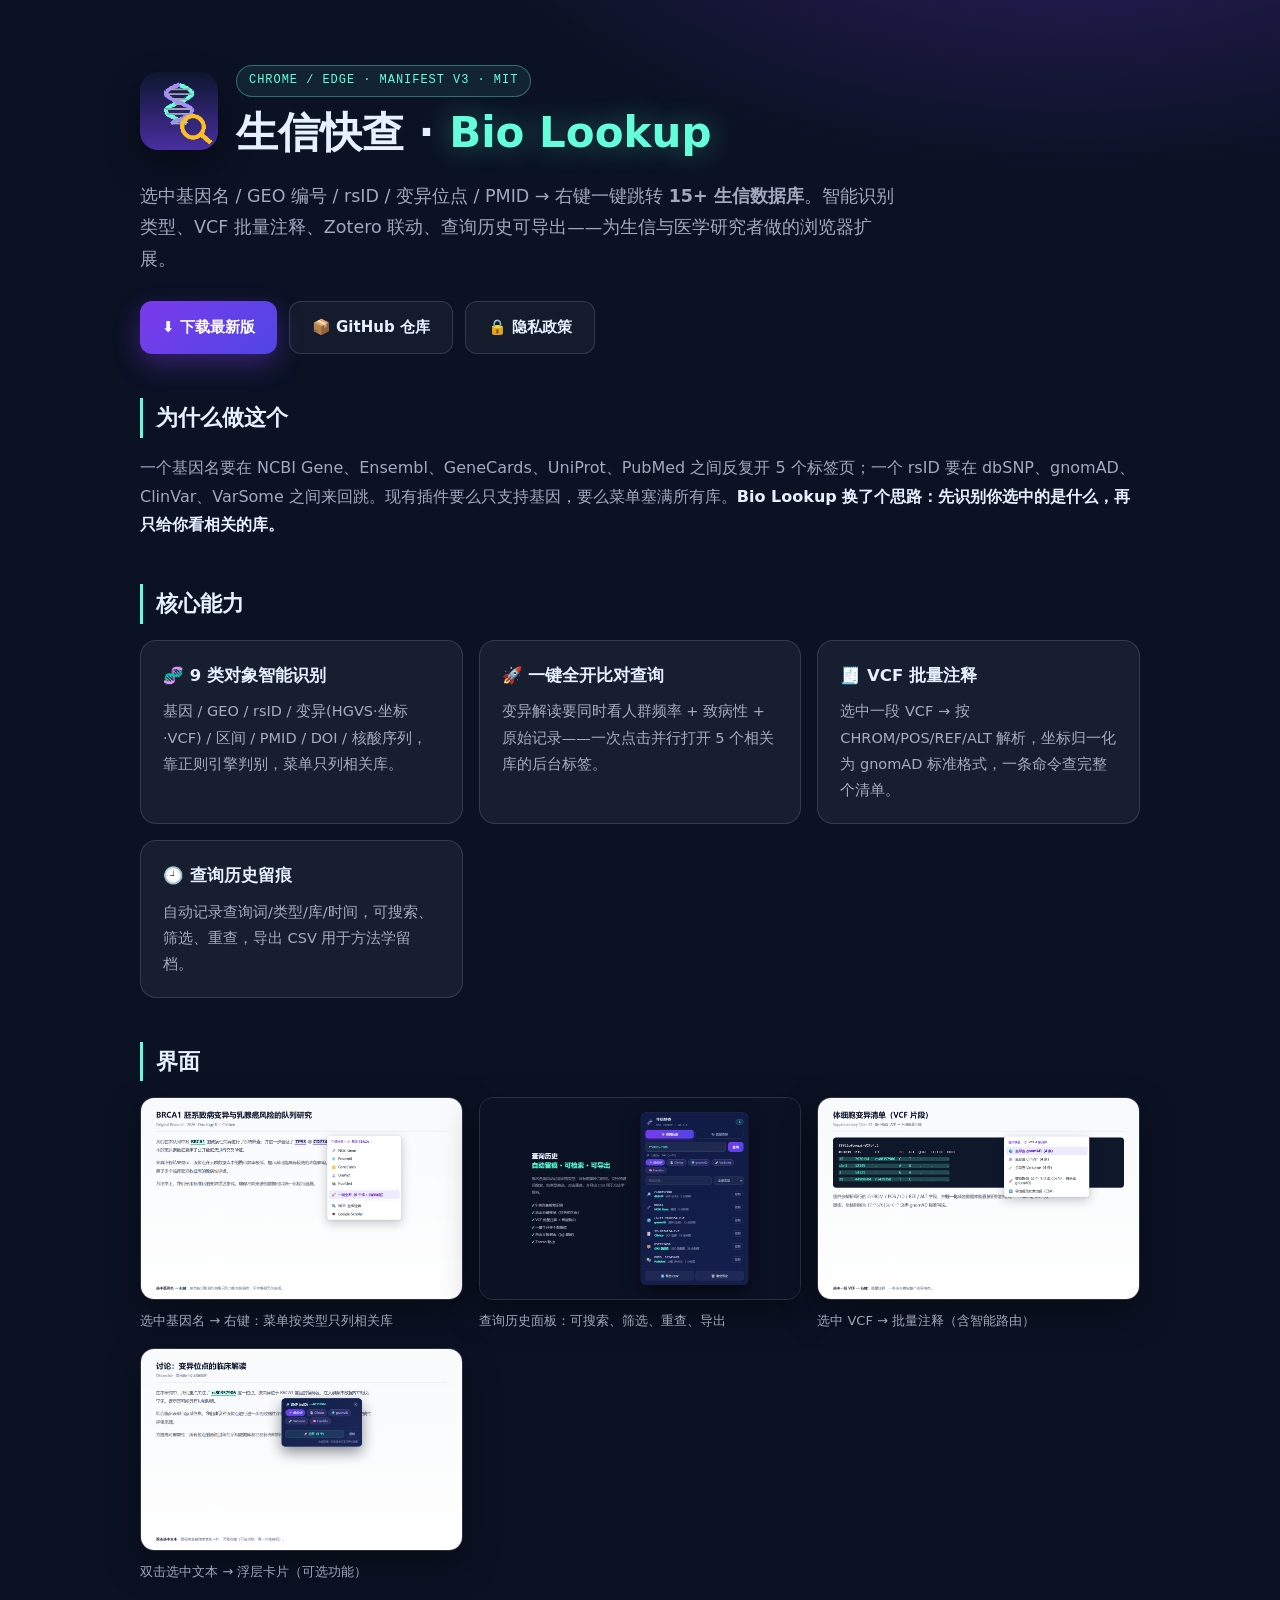
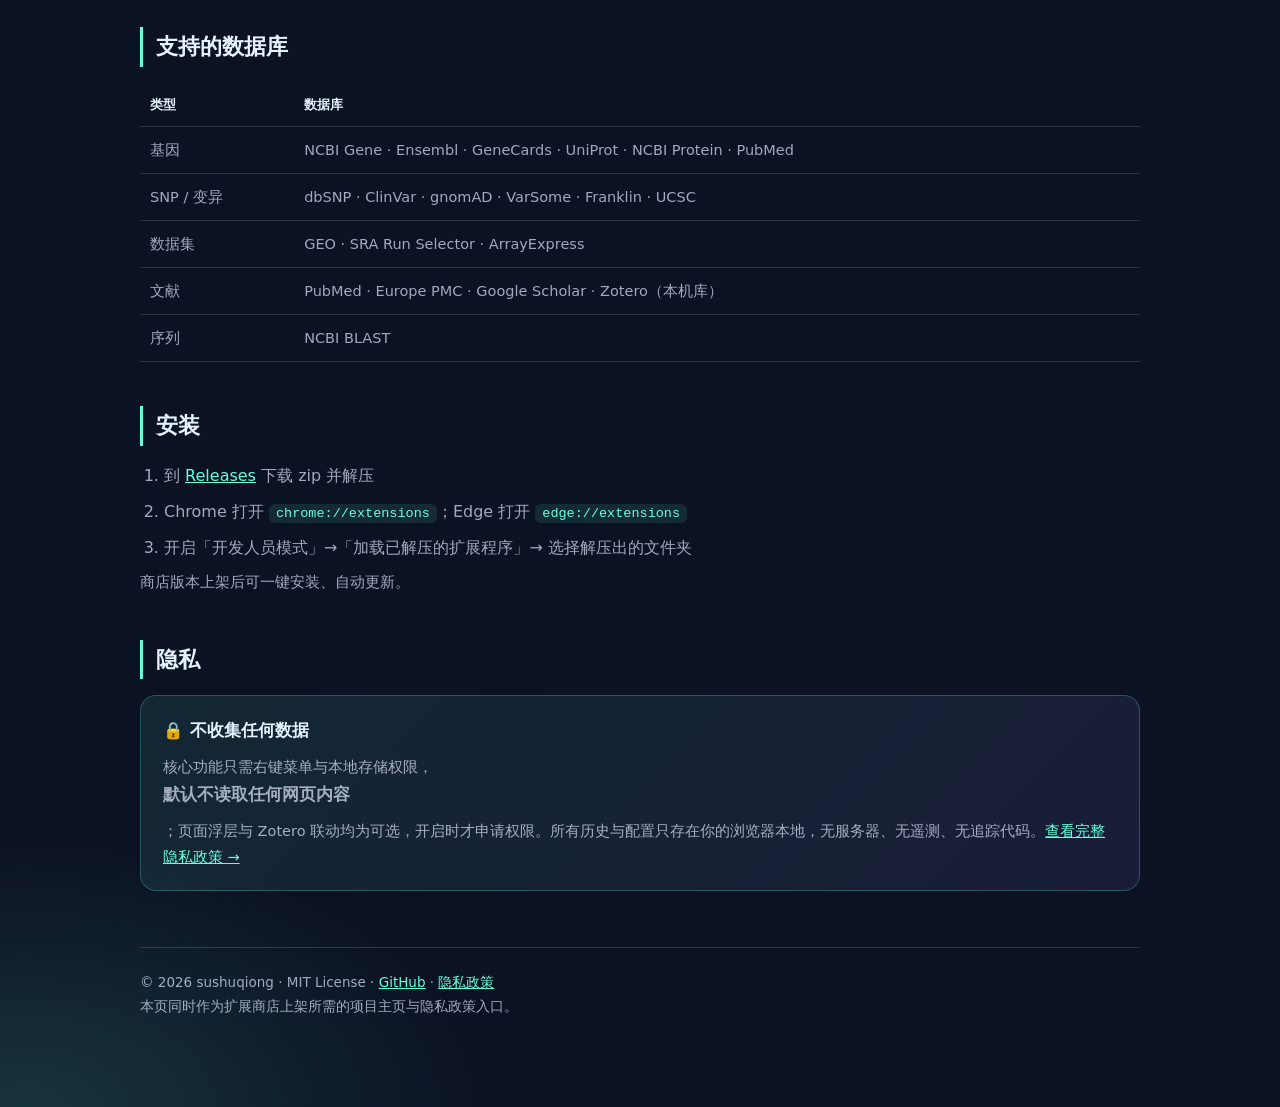
==== docs/index.html @ 1b82f848 "docs: 上架材料 - 项目落地页 + 隐私政策页 + 商店展示图 1. docs/index.html: 项目主页（特性/界面/安装/隐私，作为商店上架的官方网站） 2. docs/privacy" ====
<!DOCTYPE html>
<html lang="zh-CN">
<head>
<meta charset="UTF-8">
<meta name="viewport" content="width=device-width, initial-scale=1">
<title>生信快查 · Bio Lookup — 选中基因名，右键直达 15+ 生信数据库</title>
<meta name="description" content="Bio Lookup 浏览器扩展：选中基因名 / GEO 编号 / rsID / 变异位点 / PMID，右键一键跳转 NCBI、Ensembl、gnomAD、ClinVar 等 15+ 数据库；支持 VCF 批量注释、查询历史。Chrome / Edge 可用，开源免费。">
<style>
  :root{--bg:#0b1224;--card:rgba(255,255,255,.05);--border:rgba(230,241,255,.14);--text:#e6f1ff;--muted:rgba(226,232,255,.7);--teal:#64ffda;--violet:#a78bfa;--gold:#fbbf24}
  *{box-sizing:border-box;margin:0;padding:0}
  body{background:radial-gradient(1000px 520px at 84% -6%,rgba(124,58,237,.34),transparent 64%),radial-gradient(760px 440px at 2% 100%,rgba(100,255,218,.14),transparent 60%),var(--bg);color:var(--text);font-family:"PingFang SC","Microsoft YaHei",system-ui,sans-serif;line-height:1.8;font-size:16px;padding:64px 22px 90px}
  .wrap{max-width:1000px;margin:0 auto}
  .top{display:flex;align-items:center;gap:18px;margin-bottom:22px}
  .top img{width:78px;height:78px;border-radius:18px;box-shadow:0 14px 34px rgba(0,0,0,.45)}
  .badge{display:inline-block;font-family:ui-monospace,Consolas,monospace;font-size:12px;letter-spacing:.08em;color:var(--teal);border:1px solid rgba(100,255,218,.35);background:rgba(100,255,218,.08);padding:4px 12px;border-radius:999px;margin-bottom:10px}
  h1{font-size:clamp(28px,4.4vw,42px);line-height:1.24;font-weight:800}
  h1 .hl{color:var(--teal);text-shadow:0 0 30px rgba(100,255,218,.35)}
  .lead{color:var(--muted);font-size:17.5px;max-width:760px;margin:16px 0 26px}
  .btns{display:flex;gap:12px;flex-wrap:wrap;margin-bottom:40px}
  a.btn{display:inline-flex;align-items:center;gap:8px;padding:12px 22px;border-radius:12px;text-decoration:none;font-weight:700;font-size:15px;transition:all .2s ease}
  a.primary{background:linear-gradient(135deg,#7c3aed,#4f46e5);color:#fff;box-shadow:0 10px 26px rgba(124,58,237,.36)}
  a.primary:hover{transform:translateY(-2px);box-shadow:0 14px 32px rgba(124,58,237,.5)}
  a.ghost{border:1px solid var(--border);color:var(--text);background:rgba(255,255,255,.04)}
  a.ghost:hover{background:rgba(255,255,255,.09)}
  h2{font-size:22px;margin:44px 0 16px;padding-left:13px;border-left:3px solid var(--teal)}
  .grid{display:grid;grid-template-columns:repeat(auto-fit,minmax(280px,1fr));gap:16px}
  .card{background:var(--card);border:1px solid var(--border);border-radius:16px;padding:20px 22px}
  .card b{display:block;font-size:16.5px;margin-bottom:8px}
  .card p{color:var(--muted);font-size:14.5px}
  .shots{display:grid;grid-template-columns:repeat(auto-fit,minmax(320px,1fr));gap:16px;margin-top:8px}
  .shots img{width:100%;border-radius:14px;border:1px solid var(--border);box-shadow:0 14px 36px rgba(0,0,0,.4);display:block}
  .shots figcaption{font-size:13px;color:var(--muted);margin-top:9px}
  table{width:100%;border-collapse:collapse;margin-top:12px;font-size:14.5px}
  th,td{text-align:left;padding:10px;border-bottom:1px solid var(--border)}
  th{color:var(--text);font-size:13px}
  td{color:var(--muted)}
  code{font-family:ui-monospace,Consolas,monospace;font-size:13.5px;color:var(--teal);background:rgba(100,255,218,.1);padding:2px 7px;border-radius:6px}
  ol,ul{padding-left:24px;color:var(--muted)}
  li{margin:7px 0}
  .privacy{background:linear-gradient(135deg,rgba(100,255,218,.09),rgba(167,139,250,.09));border:1px solid rgba(100,255,218,.24)}
  footer{margin-top:56px;padding-top:22px;border-top:1px solid var(--border);font-size:13.5px;color:var(--muted)}
  a{color:var(--teal)}
</style>
</head>
<body>
<div class="wrap">
  <div class="top">
    <img src="icons/icon128.png" alt="生信快查图标">
    <div>
      <span class="badge">CHROME / EDGE · MANIFEST V3 · MIT</span>
      <h1>生信快查 · <span class="hl">Bio Lookup</span></h1>
    </div>
  </div>
  <p class="lead">选中基因名 / GEO 编号 / rsID / 变异位点 / PMID → 右键一键跳转 <b>15+ 生信数据库</b>。智能识别类型、VCF 批量注释、Zotero 联动、查询历史可导出——为生信与医学研究者做的浏览器扩展。</p>
  <div class="btns">
    <a class="btn primary" href="https://github.com/sushuqiong/bio-lookup-extension/releases/latest">⬇️ 下载最新版</a>
    <a class="btn ghost" href="https://github.com/sushuqiong/bio-lookup-extension">📦 GitHub 仓库</a>
    <a class="btn ghost" href="privacy.html">🔒 隐私政策</a>
  </div>

  <h2>为什么做这个</h2>
  <p style="color:var(--muted)">一个基因名要在 NCBI Gene、Ensembl、GeneCards、UniProt、PubMed 之间反复开 5 个标签页；一个 rsID 要在 dbSNP、gnomAD、ClinVar、VarSome 之间来回跳。现有插件要么只支持基因，要么菜单塞满所有库。<b style="color:var(--text)">Bio Lookup 换了个思路：先识别你选中的是什么，再只给你看相关的库。</b></p>

  <h2>核心能力</h2>
  <div class="grid">
    <div class="card"><b>🧬 9 类对象智能识别</b><p>基因 / GEO / rsID / 变异(HGVS·坐标·VCF) / 区间 / PMID / DOI / 核酸序列，靠正则引擎判别，菜单只列相关库。</p></div>
    <div class="card"><b>🚀 一键全开比对查询</b><p>变异解读要同时看人群频率 + 致病性 + 原始记录——一次点击并行打开 5 个相关库的后台标签。</p></div>
    <div class="card"><b>🧾 VCF 批量注释</b><p>选中一段 VCF → 按 CHROM/POS/REF/ALT 解析，坐标归一化为 gnomAD 标准格式，一条命令查完整个清单。</p></div>
    <div class="card"><b>🕘 查询历史留痕</b><p>自动记录查询词/类型/库/时间，可搜索、筛选、重查，导出 CSV 用于方法学留档。</p></div>
  </div>

  <h2>界面</h2>
  <div class="shots">
    <figure><img src="store/shot1-context-menu.png" alt="右键菜单"><figcaption>选中基因名 → 右键：菜单按类型只列相关库</figcaption></figure>
    <figure><img src="store/shot2-history.png" alt="历史面板"><figcaption>查询历史面板：可搜索、筛选、重查、导出</figcaption></figure>
    <figure><img src="store/shot3-vcf.png" alt="VCF 批量"><figcaption>选中 VCF → 批量注释（含智能路由）</figcaption></figure>
    <figure><img src="store/shot4-float.png" alt="页面浮层"><figcaption>双击选中文本 → 浮层卡片（可选功能）</figcaption></figure>
  </div>

  <h2>支持的数据库</h2>
  <table>
    <tr><th>类型</th><th>数据库</th></tr>
    <tr><td>基因</td><td>NCBI Gene · Ensembl · GeneCards · UniProt · NCBI Protein · PubMed</td></tr>
    <tr><td>SNP / 变异</td><td>dbSNP · ClinVar · gnomAD · VarSome · Franklin · UCSC</td></tr>
    <tr><td>数据集</td><td>GEO · SRA Run Selector · ArrayExpress</td></tr>
    <tr><td>文献</td><td>PubMed · Europe PMC · Google Scholar · Zotero（本机库）</td></tr>
    <tr><td>序列</td><td>NCBI BLAST</td></tr>
  </table>

  <h2>安装</h2>
  <ol>
    <li>到 <a href="https://github.com/sushuqiong/bio-lookup-extension/releases/latest">Releases</a> 下载 zip 并解压</li>
    <li>Chrome 打开 <code>chrome://extensions</code>；Edge 打开 <code>edge://extensions</code></li>
    <li>开启「开发人员模式」→「加载已解压的扩展程序」→ 选择解压出的文件夹</li>
  </ol>
  <p style="color:var(--muted);font-size:14.5px">商店版本上架后可一键安装、自动更新。</p>

  <h2>隐私</h2>
  <div class="card privacy">
    <b>🔒 不收集任何数据</b>
    <p>核心功能只需右键菜单与本地存储权限，<b>默认不读取任何网页内容</b>；页面浮层与 Zotero 联动均为可选，开启时才申请权限。所有历史与配置只存在你的浏览器本地，无服务器、无遥测、无追踪代码。<a href="privacy.html">查看完整隐私政策 →</a></p>
  </div>

  <footer>
    © 2026 sushuqiong · MIT License · <a href="https://github.com/sushuqiong/bio-lookup-extension">GitHub</a> · <a href="privacy.html">隐私政策</a><br>
    本页同时作为扩展商店上架所需的项目主页与隐私政策入口。
  </footer>
</div>
</body>
</html>
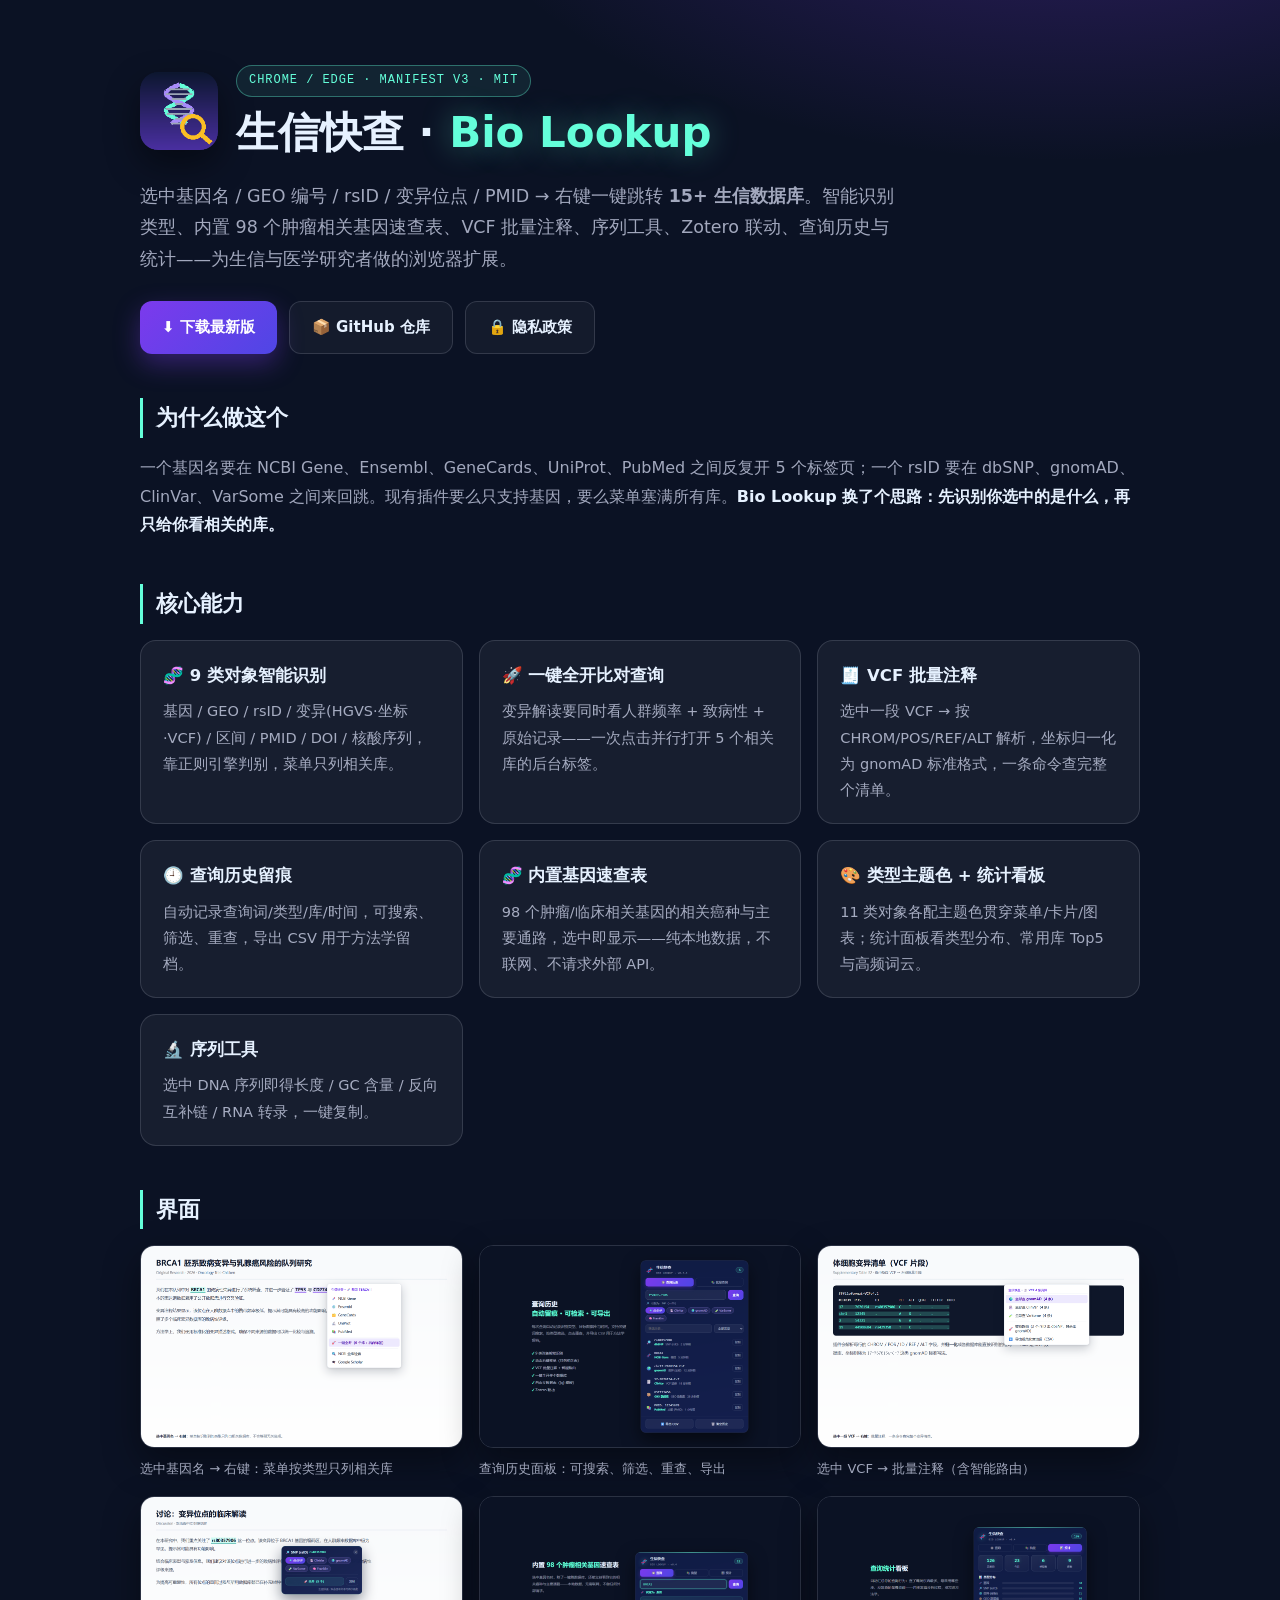
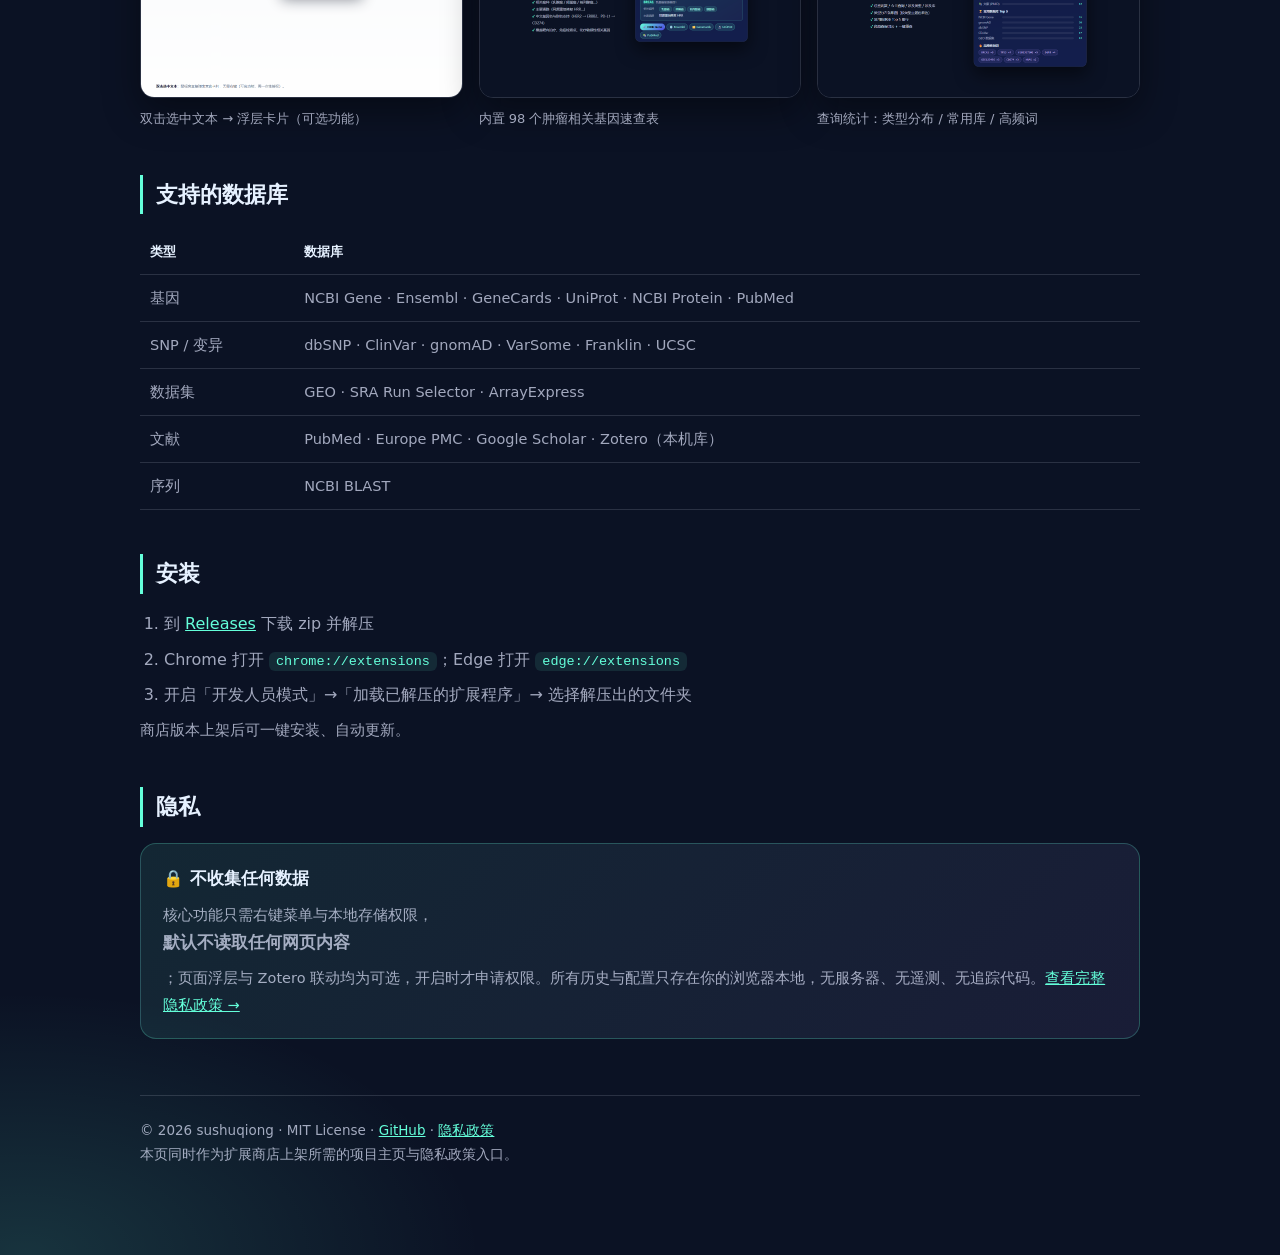
==== commit 8debbf62: "docs: v0.4.0 上架材料更新（6 张截图 + 落地页 + 文案） - 落地页新增 v0.4 特性卡（基因速查表 / 主题色统计 / 序列工具）与 2 张新截图 - STORE-LISTING" ====
--- a/docs/index.html
+++ b/docs/index.html
@@ -51,7 +51,7 @@
       <h1>生信快查 · <span class="hl">Bio Lookup</span></h1>
     </div>
   </div>
-  <p class="lead">选中基因名 / GEO 编号 / rsID / 变异位点 / PMID → 右键一键跳转 <b>15+ 生信数据库</b>。智能识别类型、VCF 批量注释、Zotero 联动、查询历史可导出——为生信与医学研究者做的浏览器扩展。</p>
+  <p class="lead">选中基因名 / GEO 编号 / rsID / 变异位点 / PMID → 右键一键跳转 <b>15+ 生信数据库</b>。智能识别类型、内置 98 个肿瘤相关基因速查表、VCF 批量注释、序列工具、Zotero 联动、查询历史与统计——为生信与医学研究者做的浏览器扩展。</p>
   <div class="btns">
     <a class="btn primary" href="https://github.com/sushuqiong/bio-lookup-extension/releases/latest">⬇️ 下载最新版</a>
     <a class="btn ghost" href="https://github.com/sushuqiong/bio-lookup-extension">📦 GitHub 仓库</a>
@@ -67,6 +67,9 @@
     <div class="card"><b>🚀 一键全开比对查询</b><p>变异解读要同时看人群频率 + 致病性 + 原始记录——一次点击并行打开 5 个相关库的后台标签。</p></div>
     <div class="card"><b>🧾 VCF 批量注释</b><p>选中一段 VCF → 按 CHROM/POS/REF/ALT 解析，坐标归一化为 gnomAD 标准格式，一条命令查完整个清单。</p></div>
     <div class="card"><b>🕘 查询历史留痕</b><p>自动记录查询词/类型/库/时间，可搜索、筛选、重查，导出 CSV 用于方法学留档。</p></div>
+    <div class="card"><b>🧬 内置基因速查表</b><p>98 个肿瘤/临床相关基因的相关癌种与主要通路，选中即显示——纯本地数据，不联网、不请求外部 API。</p></div>
+    <div class="card"><b>🎨 类型主题色 + 统计看板</b><p>11 类对象各配主题色贯穿菜单/卡片/图表；统计面板看类型分布、常用库 Top5 与高频词云。</p></div>
+    <div class="card"><b>🔬 序列工具</b><p>选中 DNA 序列即得长度 / GC 含量 / 反向互补链 / RNA 转录，一键复制。</p></div>
   </div>
 
   <h2>界面</h2>
@@ -75,6 +78,8 @@
     <figure><img src="store/shot2-history.png" alt="历史面板"><figcaption>查询历史面板：可搜索、筛选、重查、导出</figcaption></figure>
     <figure><img src="store/shot3-vcf.png" alt="VCF 批量"><figcaption>选中 VCF → 批量注释（含智能路由）</figcaption></figure>
     <figure><img src="store/shot4-float.png" alt="页面浮层"><figcaption>双击选中文本 → 浮层卡片（可选功能）</figcaption></figure>
+    <figure><img src="store/shot5-gene-card.png" alt="基因速查表"><figcaption>内置 98 个肿瘤相关基因速查表</figcaption></figure>
+    <figure><img src="store/shot6-stats.png" alt="统计看板"><figcaption>查询统计：类型分布 / 常用库 / 高频词</figcaption></figure>
   </div>
 
   <h2>支持的数据库</h2>
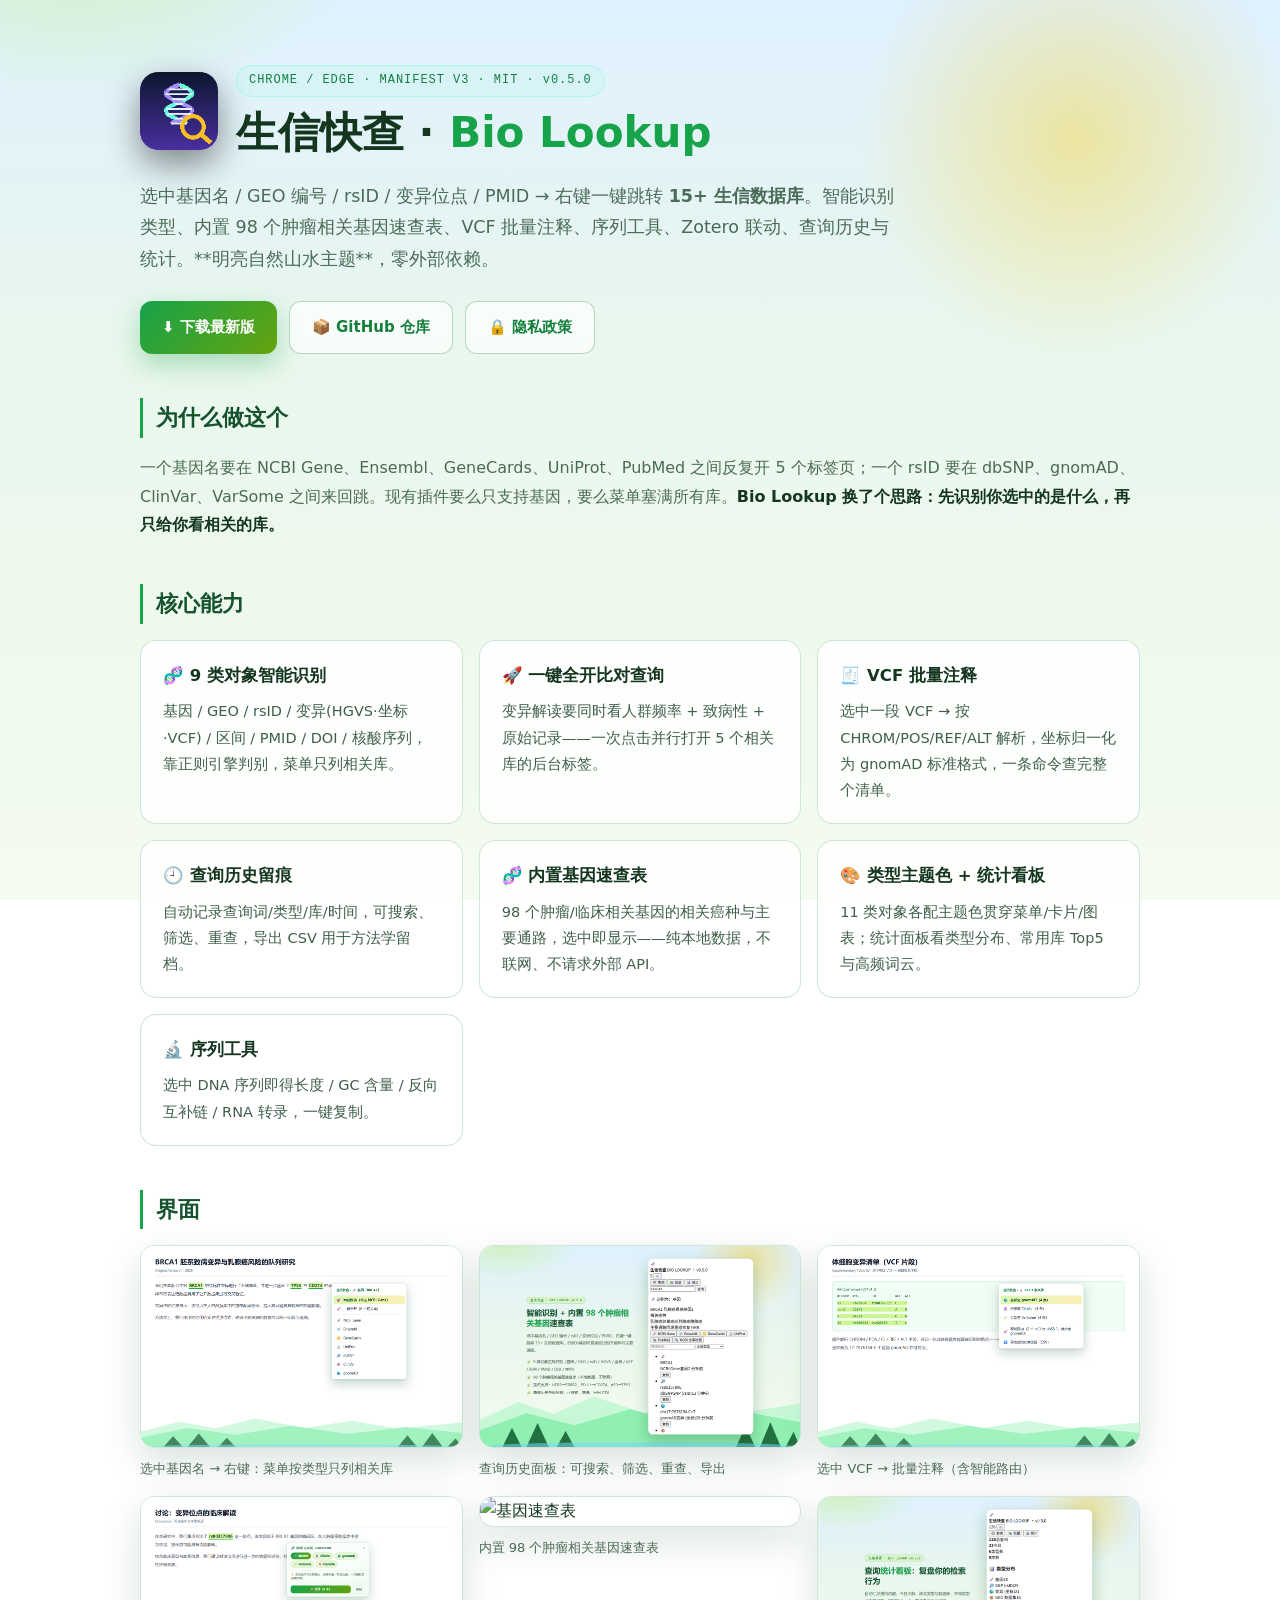
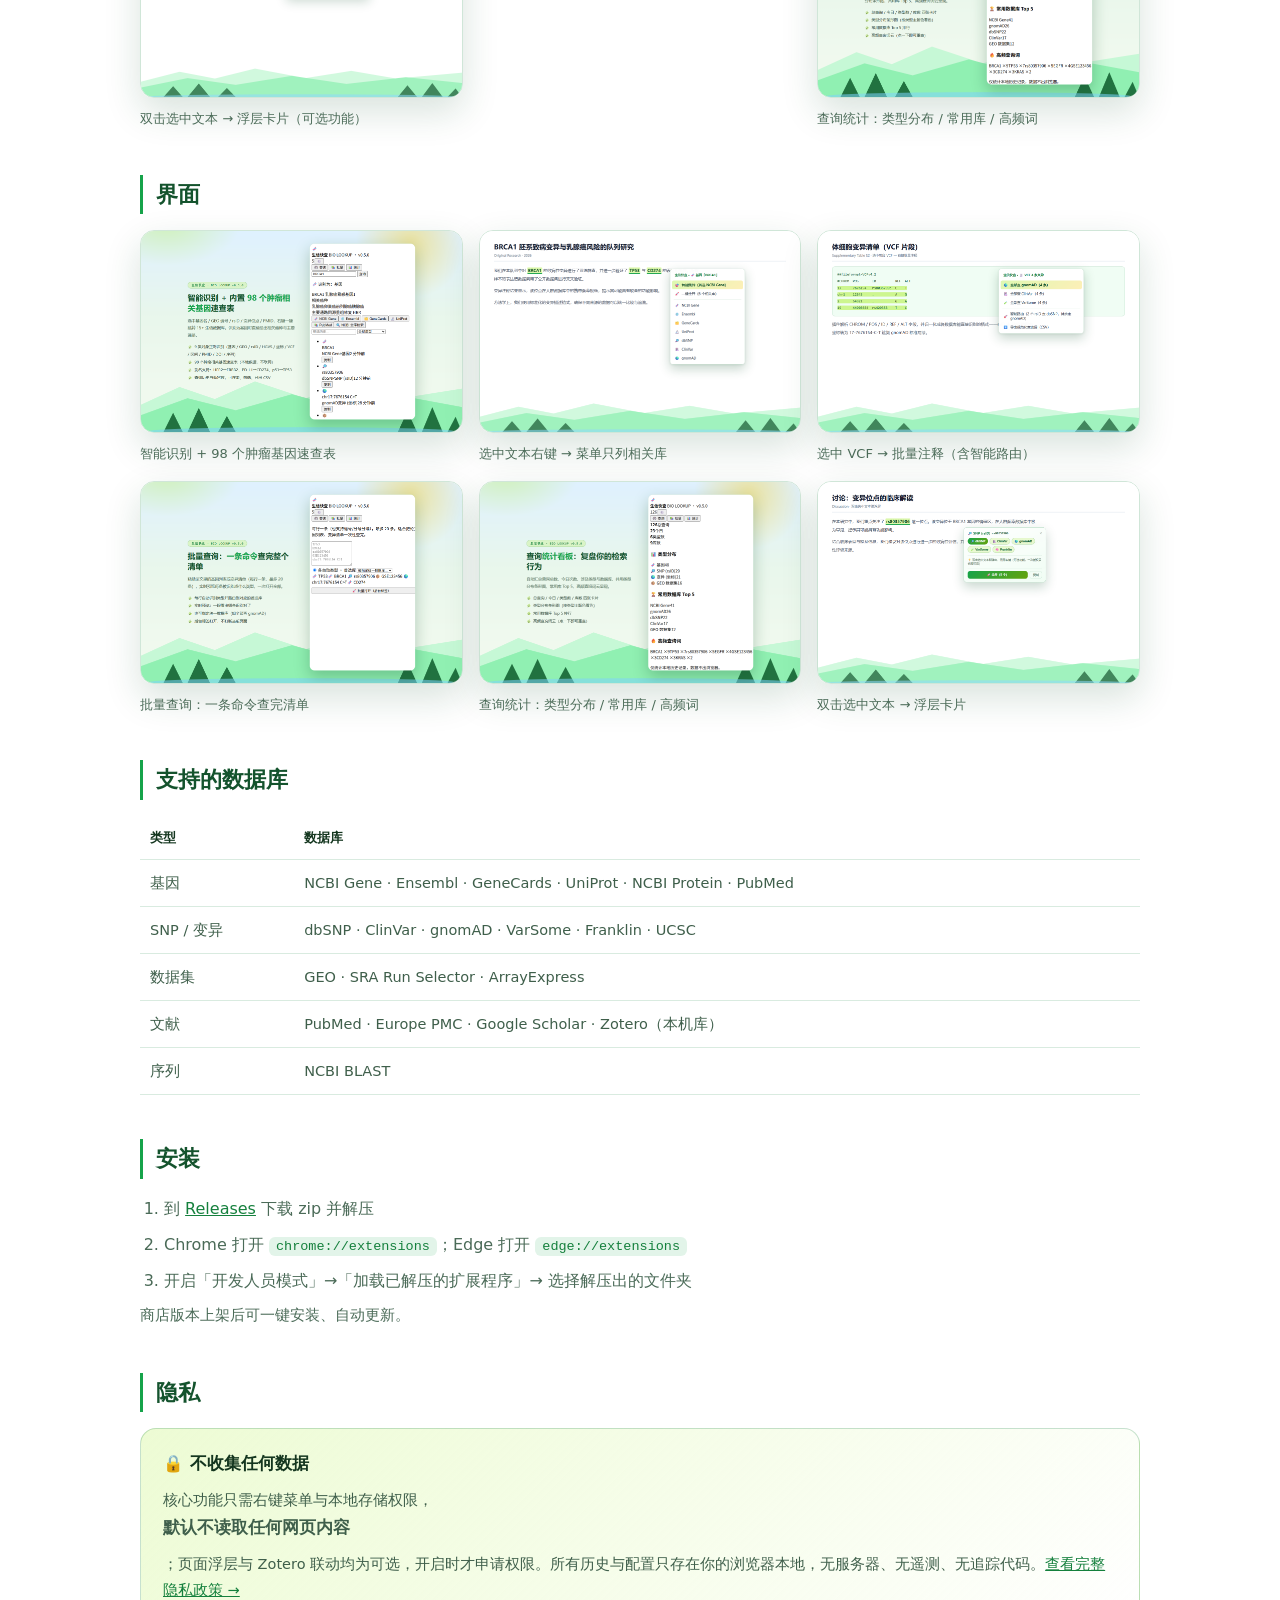
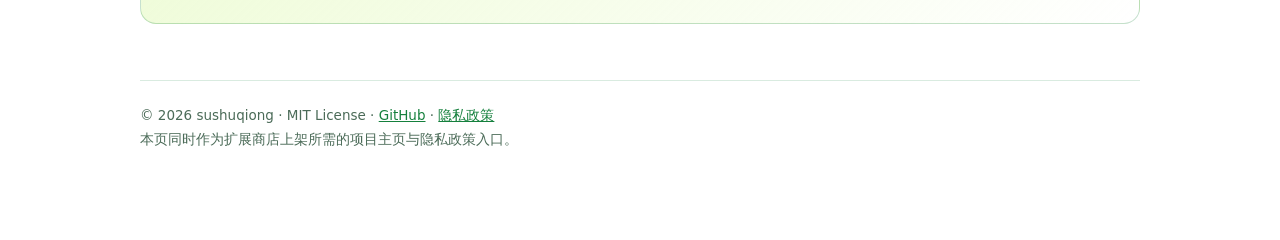
==== commit 6d918157: "docs: v0.5.0 仓库完善（自然山水主题素材 + 隐私清理 + 文档更新） 【隐私清理】 - build.py 去掉本地绝对路径（改用 os.path.dirname） - 移除 MANUAL" ====
--- a/docs/index.html
+++ b/docs/index.html
@@ -40,6 +40,26 @@
   .privacy{background:linear-gradient(135deg,rgba(100,255,218,.09),rgba(167,139,250,.09));border:1px solid rgba(100,255,218,.24)}
   footer{margin-top:56px;padding-top:22px;border-top:1px solid var(--border);font-size:13.5px;color:var(--muted)}
   a{color:var(--teal)}
+
+  :root{--bg:#f4fbf0;--card:rgba(255,255,255,.88);--border:rgba(21,128,61,.2);--text:#14361f;--muted:#4b6b58;--teal:#15803d;--violet:#65a30d;--gold:#ca8a04}
+  body{background:
+    radial-gradient(320px 320px at 84% 4%, rgba(250,204,21,.38), transparent 68%),
+    radial-gradient(420px 240px at 6% -2%, rgba(190,242,100,.42), transparent 70%),
+    linear-gradient(180deg,#dff1ff 0%,#e9f7ec 40%,#f4fbf0 100%) no-repeat fixed !important;
+    color:#14361f}
+  h1 .hl{color:#16a34a;text-shadow:none}
+  a.btn.primary{background:linear-gradient(135deg,#16a34a,#65a30d);box-shadow:0 10px 26px rgba(22,163,74,.32)}
+  a.btn.ghost{border-color:rgba(21,128,61,.3);color:#15803d;background:rgba(255,255,255,.7)}
+  h2{color:#14532d;border-left-color:#16a34a}
+  .card{background:rgba(255,255,255,.85);border-color:rgba(21,128,61,.2)}
+  .card p{color:#3f5f4b}
+  th,td{border-bottom-color:rgba(21,128,61,.16)}
+  td{color:#3f5f4b}
+  code{color:#15803d;background:rgba(22,163,74,.12)}
+  .privacy{background:linear-gradient(135deg,rgba(190,242,100,.28),rgba(255,255,255,.8));border-color:rgba(21,128,61,.24)}
+  a{color:#15803d}
+  .shots img{border-color:rgba(21,128,61,.2);box-shadow:0 14px 36px rgba(20,83,45,.16)}
+  footer{border-top-color:rgba(21,128,61,.16);color:#4b6b58}
 </style>
 </head>
 <body>
@@ -47,11 +67,11 @@
   <div class="top">
     <img src="icons/icon128.png" alt="生信快查图标">
     <div>
-      <span class="badge">CHROME / EDGE · MANIFEST V3 · MIT</span>
+      <span class="badge">CHROME / EDGE · MANIFEST V3 · MIT · v0.5.0</span>
       <h1>生信快查 · <span class="hl">Bio Lookup</span></h1>
     </div>
   </div>
-  <p class="lead">选中基因名 / GEO 编号 / rsID / 变异位点 / PMID → 右键一键跳转 <b>15+ 生信数据库</b>。智能识别类型、内置 98 个肿瘤相关基因速查表、VCF 批量注释、序列工具、Zotero 联动、查询历史与统计——为生信与医学研究者做的浏览器扩展。</p>
+  <p class="lead">选中基因名 / GEO 编号 / rsID / 变异位点 / PMID → 右键一键跳转 <b>15+ 生信数据库</b>。智能识别类型、内置 98 个肿瘤相关基因速查表、VCF 批量注释、序列工具、Zotero 联动、查询历史与统计。**明亮自然山水主题**，零外部依赖。</p>
   <div class="btns">
     <a class="btn primary" href="https://github.com/sushuqiong/bio-lookup-extension/releases/latest">⬇️ 下载最新版</a>
     <a class="btn ghost" href="https://github.com/sushuqiong/bio-lookup-extension">📦 GitHub 仓库</a>
@@ -80,6 +100,16 @@
     <figure><img src="store/shot4-float.png" alt="页面浮层"><figcaption>双击选中文本 → 浮层卡片（可选功能）</figcaption></figure>
     <figure><img src="store/shot5-gene-card.png" alt="基因速查表"><figcaption>内置 98 个肿瘤相关基因速查表</figcaption></figure>
     <figure><img src="store/shot6-stats.png" alt="统计看板"><figcaption>查询统计：类型分布 / 常用库 / 高频词</figcaption></figure>
+  </div>
+
+  <h2>界面</h2>
+  <div class="shots">
+    <figure><img src="store/shot2-history.png" alt="查询面板"><figcaption>智能识别 + 98 个肿瘤基因速查表</figcaption></figure>
+    <figure><img src="store/shot1-context-menu.png" alt="右键菜单"><figcaption>选中文本右键 → 菜单只列相关库</figcaption></figure>
+    <figure><img src="store/shot3-vcf.png" alt="VCF 批量"><figcaption>选中 VCF → 批量注释（含智能路由）</figcaption></figure>
+    <figure><img src="store/shot5-batch.png" alt="批量查询"><figcaption>批量查询：一条命令查完清单</figcaption></figure>
+    <figure><img src="store/shot6-stats.png" alt="统计看板"><figcaption>查询统计：类型分布 / 常用库 / 高频词</figcaption></figure>
+    <figure><img src="store/shot4-float.png" alt="页面浮层"><figcaption>双击选中文本 → 浮层卡片</figcaption></figure>
   </div>
 
   <h2>支持的数据库</h2>
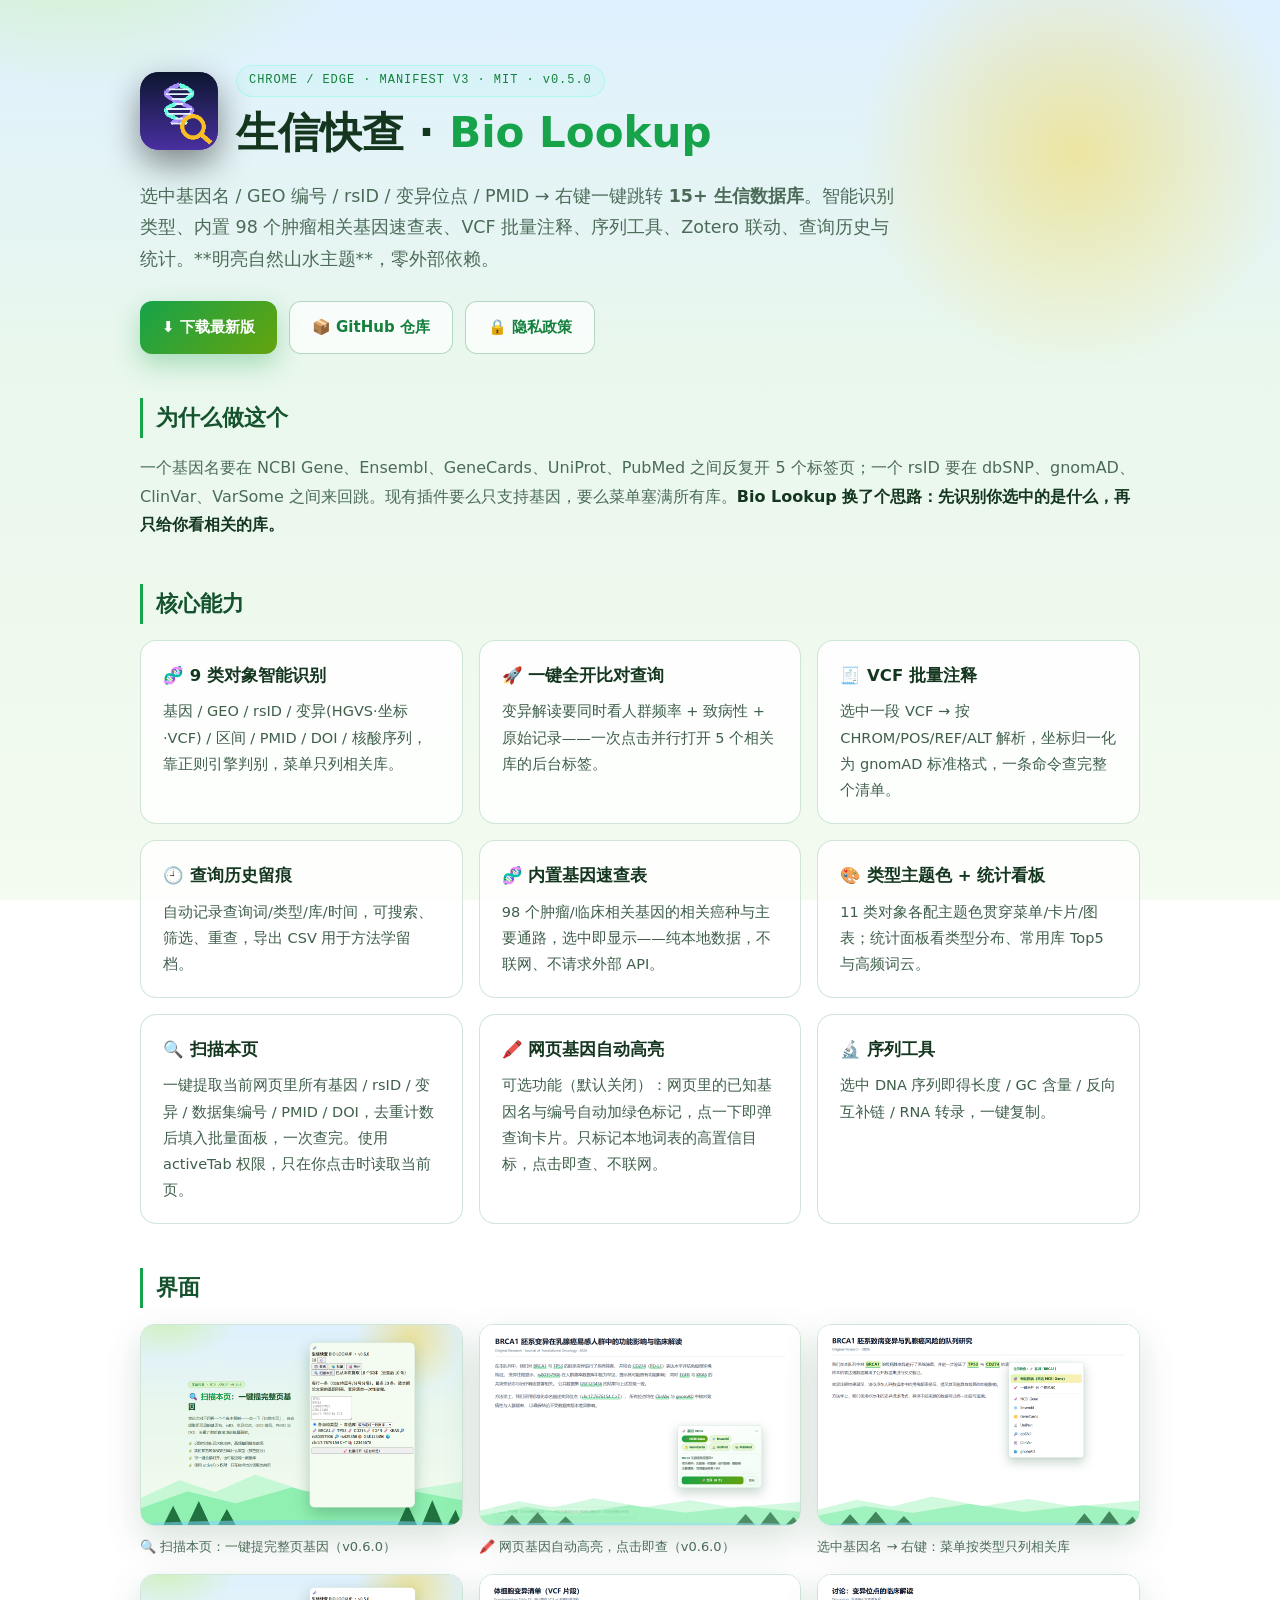
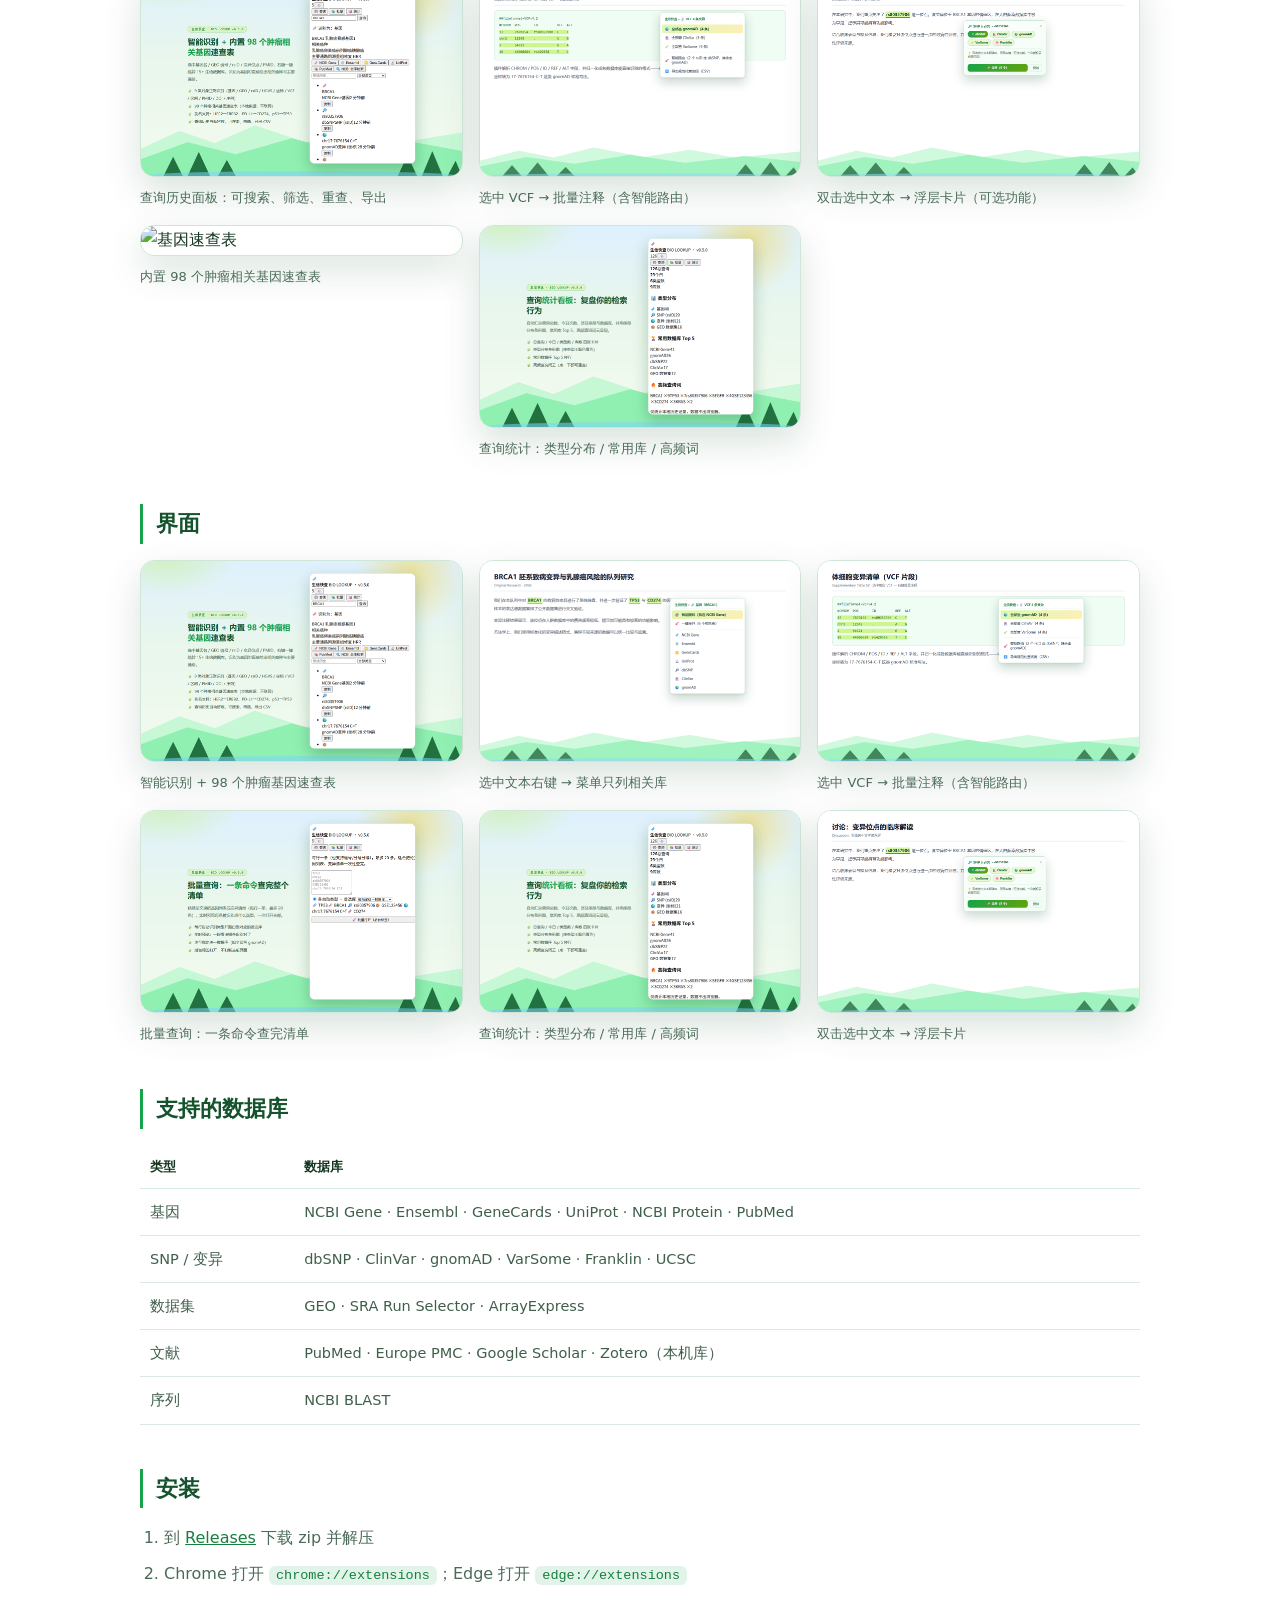
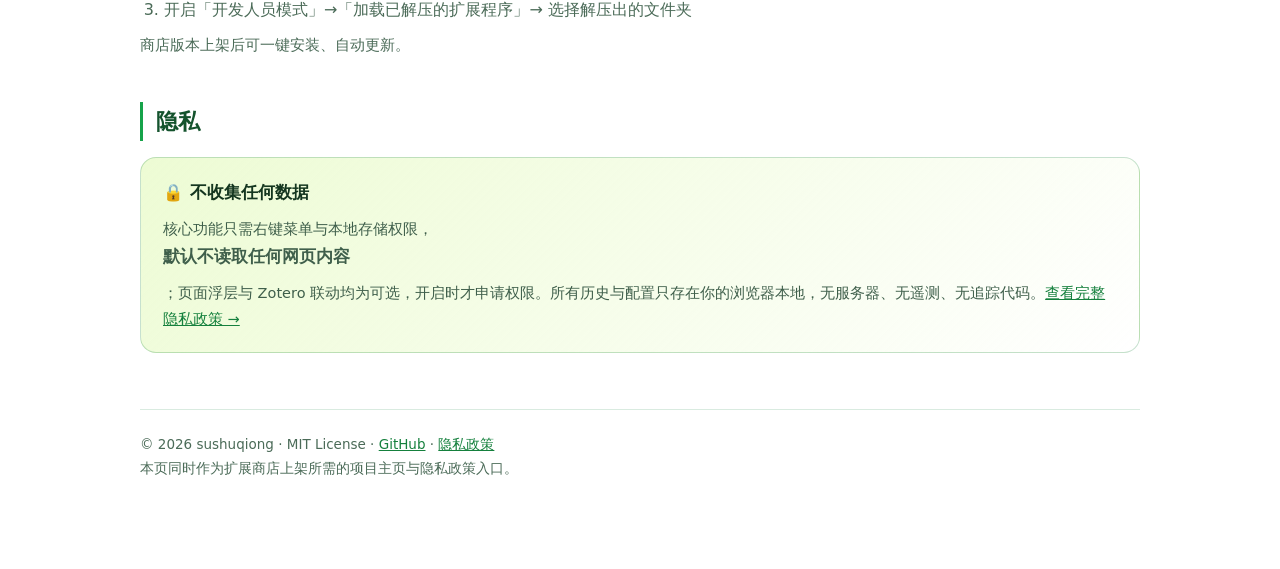
==== commit e85effb8: "docs: 补充 v0.6.0 新功能演示图（扫描本页 / 网页基因自动高亮） - 新增 shot7-scan.png：扫描本页演示（真实 popup 渲染 + 说明文案，1280×800） - 新增" ====
--- a/docs/index.html
+++ b/docs/index.html
@@ -89,11 +89,15 @@
     <div class="card"><b>🕘 查询历史留痕</b><p>自动记录查询词/类型/库/时间，可搜索、筛选、重查，导出 CSV 用于方法学留档。</p></div>
     <div class="card"><b>🧬 内置基因速查表</b><p>98 个肿瘤/临床相关基因的相关癌种与主要通路，选中即显示——纯本地数据，不联网、不请求外部 API。</p></div>
     <div class="card"><b>🎨 类型主题色 + 统计看板</b><p>11 类对象各配主题色贯穿菜单/卡片/图表；统计面板看类型分布、常用库 Top5 与高频词云。</p></div>
+    <div class="card"><b>🔍 扫描本页</b><p>一键提取当前网页里所有基因 / rsID / 变异 / 数据集编号 / PMID / DOI，去重计数后填入批量面板，一次查完。使用 activeTab 权限，只在你点击时读取当前页。</p></div>
+    <div class="card"><b>🖍️ 网页基因自动高亮</b><p>可选功能（默认关闭）：网页里的已知基因名与编号自动加绿色标记，点一下即弹查询卡片。只标记本地词表的高置信目标，点击即查、不联网。</p></div>
     <div class="card"><b>🔬 序列工具</b><p>选中 DNA 序列即得长度 / GC 含量 / 反向互补链 / RNA 转录，一键复制。</p></div>
   </div>
 
   <h2>界面</h2>
   <div class="shots">
+    <figure><img src="store/shot7-scan.png" alt="扫描本页"><figcaption>🔍 扫描本页：一键提完整页基因（v0.6.0）</figcaption></figure>
+    <figure><img src="store/shot8-highlight.png" alt="网页基因自动高亮"><figcaption>🖍️ 网页基因自动高亮，点击即查（v0.6.0）</figcaption></figure>
     <figure><img src="store/shot1-context-menu.png" alt="右键菜单"><figcaption>选中基因名 → 右键：菜单按类型只列相关库</figcaption></figure>
     <figure><img src="store/shot2-history.png" alt="历史面板"><figcaption>查询历史面板：可搜索、筛选、重查、导出</figcaption></figure>
     <figure><img src="store/shot3-vcf.png" alt="VCF 批量"><figcaption>选中 VCF → 批量注释（含智能路由）</figcaption></figure>
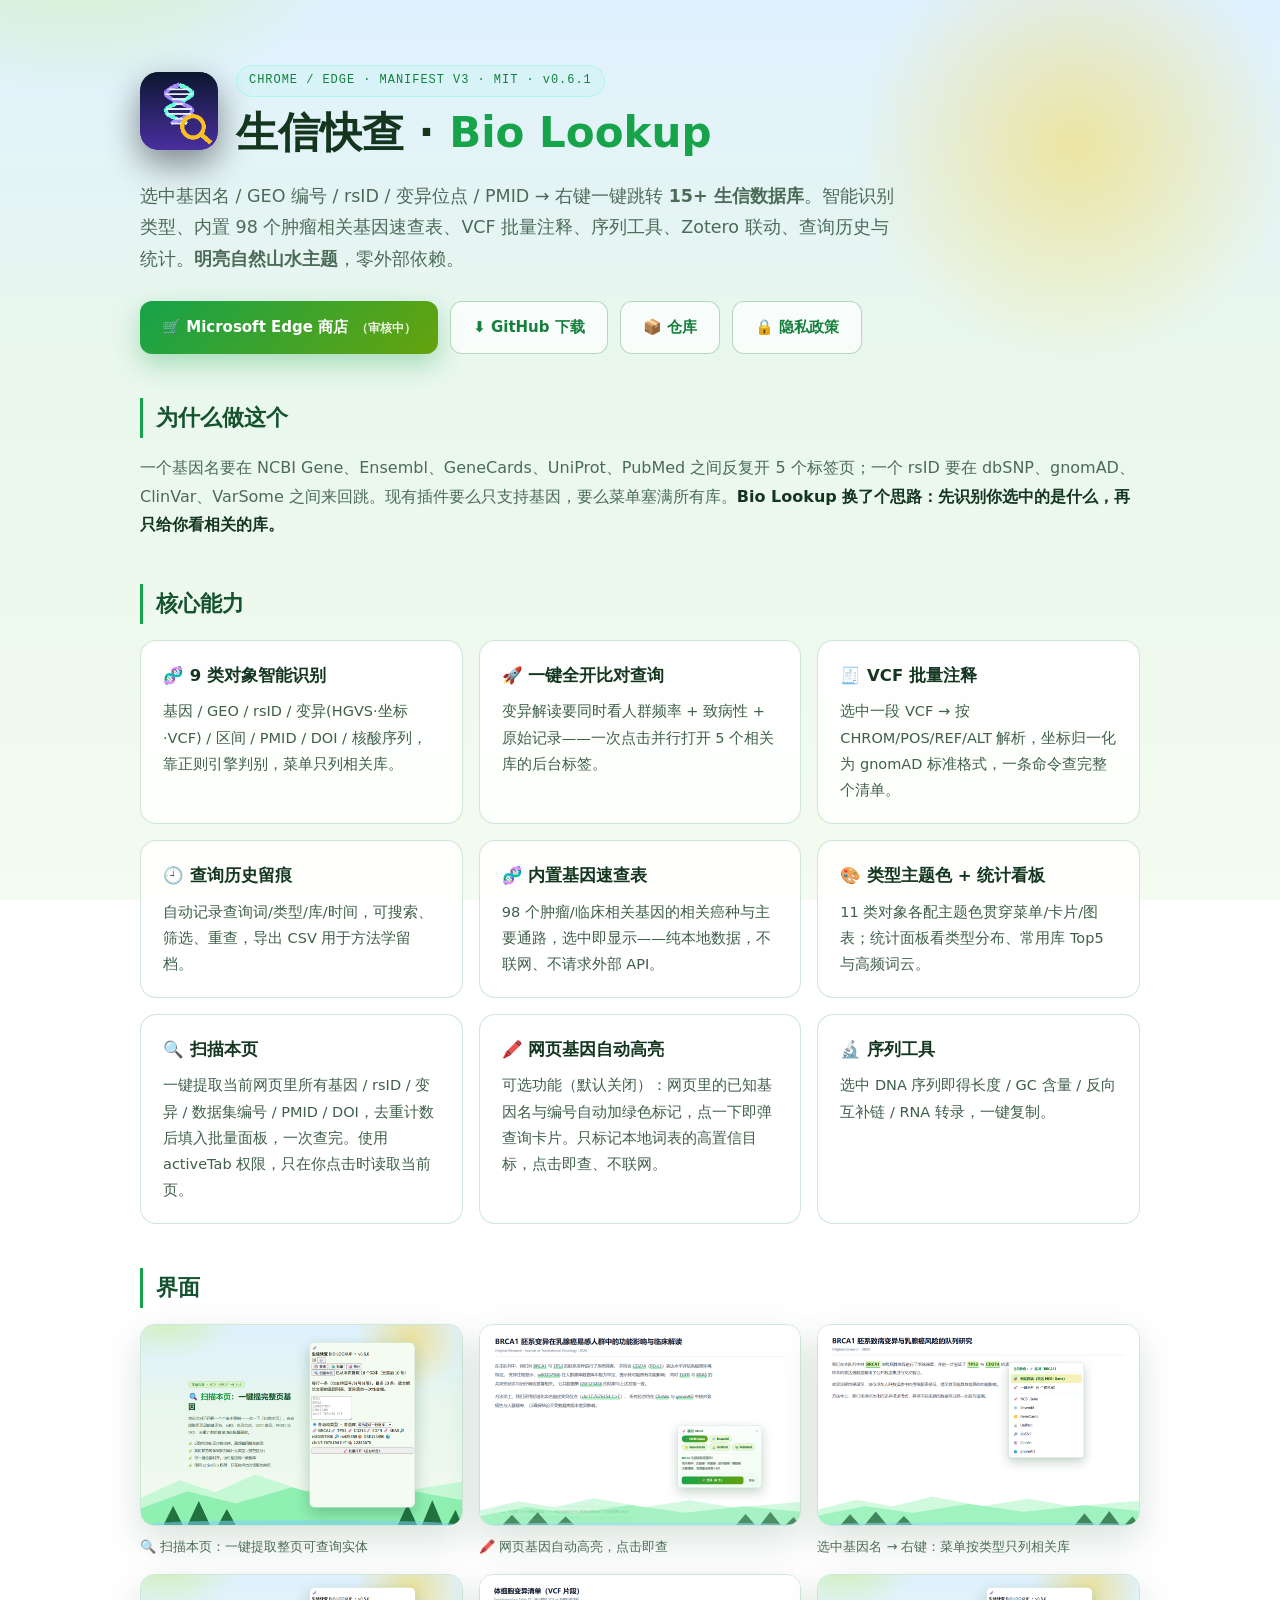
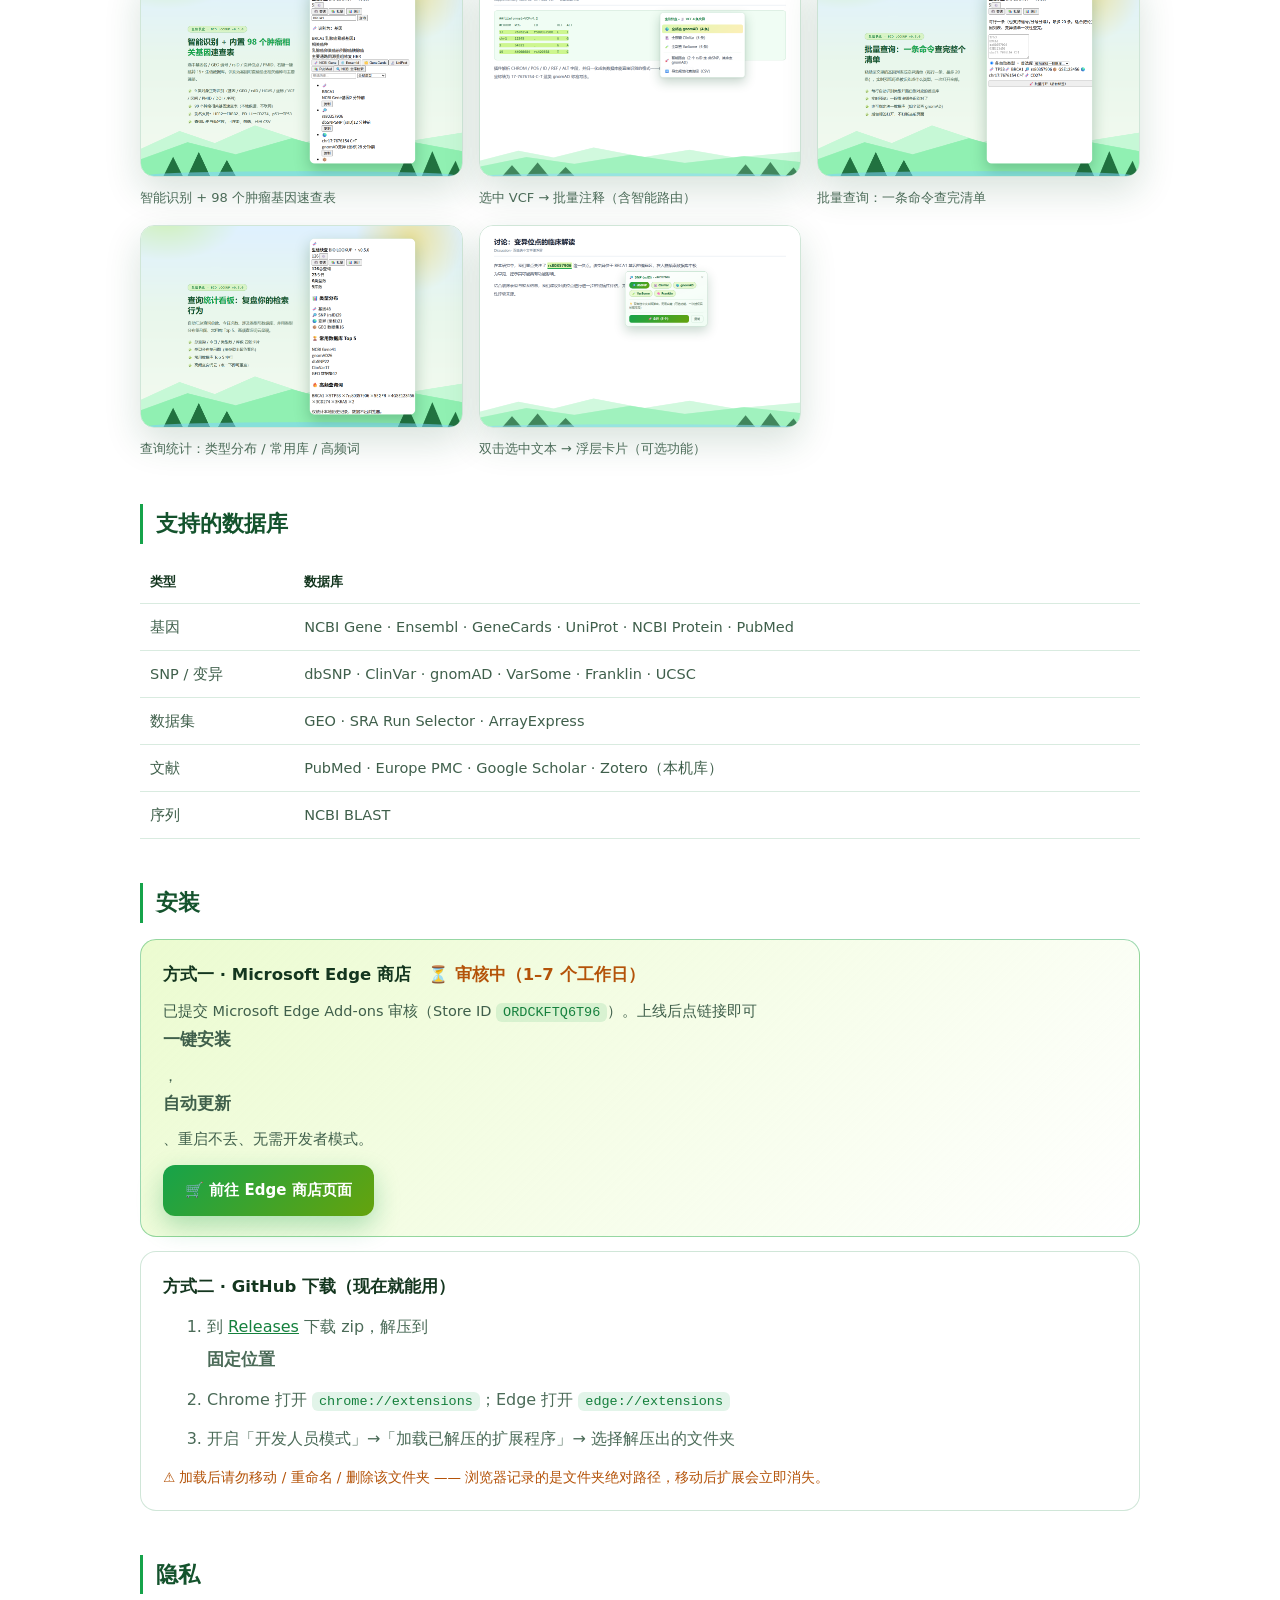
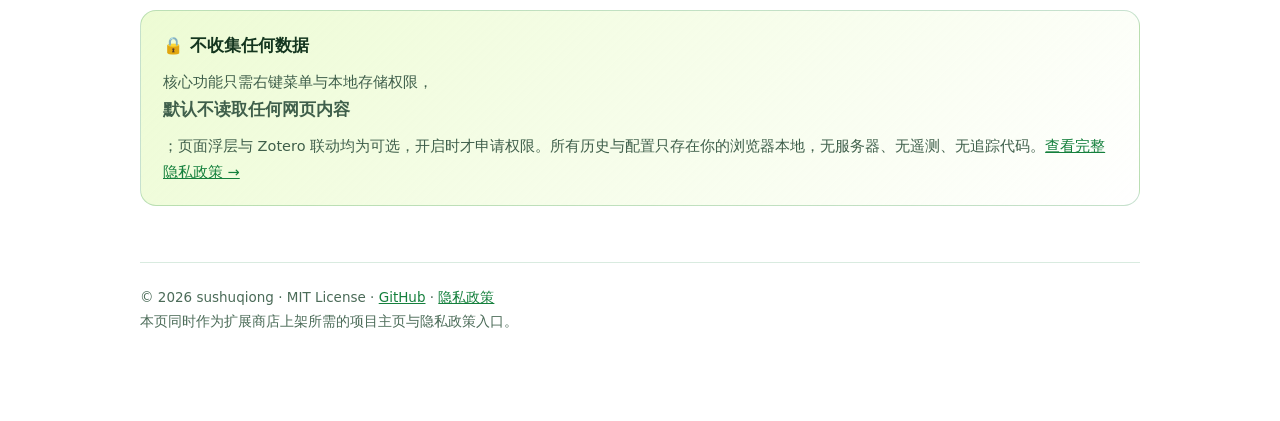
==== commit ef889ea1: "docs: 仓库美化 + 加入 Edge 商店入口（审核中） 【README 全面改版（中英双语）】 - 居中标题 + 标语 + 6 枚徽章（含 Edge Add-ons 状态徽章）+ 语言切换 + " ====
--- a/docs/index.html
+++ b/docs/index.html
@@ -67,14 +67,15 @@
   <div class="top">
     <img src="icons/icon128.png" alt="生信快查图标">
     <div>
-      <span class="badge">CHROME / EDGE · MANIFEST V3 · MIT · v0.5.0</span>
+      <span class="badge">CHROME / EDGE · MANIFEST V3 · MIT · v0.6.1</span>
       <h1>生信快查 · <span class="hl">Bio Lookup</span></h1>
     </div>
   </div>
-  <p class="lead">选中基因名 / GEO 编号 / rsID / 变异位点 / PMID → 右键一键跳转 <b>15+ 生信数据库</b>。智能识别类型、内置 98 个肿瘤相关基因速查表、VCF 批量注释、序列工具、Zotero 联动、查询历史与统计。**明亮自然山水主题**，零外部依赖。</p>
+  <p class="lead">选中基因名 / GEO 编号 / rsID / 变异位点 / PMID → 右键一键跳转 <b>15+ 生信数据库</b>。智能识别类型、内置 98 个肿瘤相关基因速查表、VCF 批量注释、序列工具、Zotero 联动、查询历史与统计。<b>明亮自然山水主题</b>，零外部依赖。</p>
   <div class="btns">
-    <a class="btn primary" href="https://github.com/sushuqiong/bio-lookup-extension/releases/latest">⬇️ 下载最新版</a>
-    <a class="btn ghost" href="https://github.com/sushuqiong/bio-lookup-extension">📦 GitHub 仓库</a>
+    <a class="btn primary" href="https://microsoftedge.microsoft.com/addons/detail/ORDCKFTQ6T96">🛒 Microsoft Edge 商店 <span style="font-size:0.82em;opacity:.9">（审核中）</span></a>
+    <a class="btn ghost" href="https://github.com/sushuqiong/bio-lookup-extension/releases/latest">⬇️ GitHub 下载</a>
+    <a class="btn ghost" href="https://github.com/sushuqiong/bio-lookup-extension">📦 仓库</a>
     <a class="btn ghost" href="privacy.html">🔒 隐私政策</a>
   </div>
 
@@ -94,27 +95,19 @@
     <div class="card"><b>🔬 序列工具</b><p>选中 DNA 序列即得长度 / GC 含量 / 反向互补链 / RNA 转录，一键复制。</p></div>
   </div>
 
-  <h2>界面</h2>
-  <div class="shots">
-    <figure><img src="store/shot7-scan.png" alt="扫描本页"><figcaption>🔍 扫描本页：一键提完整页基因（v0.6.0）</figcaption></figure>
-    <figure><img src="store/shot8-highlight.png" alt="网页基因自动高亮"><figcaption>🖍️ 网页基因自动高亮，点击即查（v0.6.0）</figcaption></figure>
-    <figure><img src="store/shot1-context-menu.png" alt="右键菜单"><figcaption>选中基因名 → 右键：菜单按类型只列相关库</figcaption></figure>
-    <figure><img src="store/shot2-history.png" alt="历史面板"><figcaption>查询历史面板：可搜索、筛选、重查、导出</figcaption></figure>
-    <figure><img src="store/shot3-vcf.png" alt="VCF 批量"><figcaption>选中 VCF → 批量注释（含智能路由）</figcaption></figure>
-    <figure><img src="store/shot4-float.png" alt="页面浮层"><figcaption>双击选中文本 → 浮层卡片（可选功能）</figcaption></figure>
-    <figure><img src="store/shot5-gene-card.png" alt="基因速查表"><figcaption>内置 98 个肿瘤相关基因速查表</figcaption></figure>
-    <figure><img src="store/shot6-stats.png" alt="统计看板"><figcaption>查询统计：类型分布 / 常用库 / 高频词</figcaption></figure>
-  </div>
 
   <h2>界面</h2>
   <div class="shots">
+    <figure><img src="store/shot7-scan.png" alt="扫描本页"><figcaption>🔍 扫描本页：一键提取整页可查询实体</figcaption></figure>
+    <figure><img src="store/shot8-highlight.png" alt="网页基因自动高亮"><figcaption>🖍️ 网页基因自动高亮，点击即查</figcaption></figure>
+    <figure><img src="store/shot1-context-menu.png" alt="右键菜单"><figcaption>选中基因名 → 右键：菜单按类型只列相关库</figcaption></figure>
     <figure><img src="store/shot2-history.png" alt="查询面板"><figcaption>智能识别 + 98 个肿瘤基因速查表</figcaption></figure>
-    <figure><img src="store/shot1-context-menu.png" alt="右键菜单"><figcaption>选中文本右键 → 菜单只列相关库</figcaption></figure>
     <figure><img src="store/shot3-vcf.png" alt="VCF 批量"><figcaption>选中 VCF → 批量注释（含智能路由）</figcaption></figure>
     <figure><img src="store/shot5-batch.png" alt="批量查询"><figcaption>批量查询：一条命令查完清单</figcaption></figure>
     <figure><img src="store/shot6-stats.png" alt="统计看板"><figcaption>查询统计：类型分布 / 常用库 / 高频词</figcaption></figure>
-    <figure><img src="store/shot4-float.png" alt="页面浮层"><figcaption>双击选中文本 → 浮层卡片</figcaption></figure>
+    <figure><img src="store/shot4-float.png" alt="页面浮层"><figcaption>双击选中文本 → 浮层卡片（可选功能）</figcaption></figure>
   </div>
+
 
   <h2>支持的数据库</h2>
   <table>
@@ -127,12 +120,20 @@
   </table>
 
   <h2>安装</h2>
-  <ol>
-    <li>到 <a href="https://github.com/sushuqiong/bio-lookup-extension/releases/latest">Releases</a> 下载 zip 并解压</li>
-    <li>Chrome 打开 <code>chrome://extensions</code>；Edge 打开 <code>edge://extensions</code></li>
-    <li>开启「开发人员模式」→「加载已解压的扩展程序」→ 选择解压出的文件夹</li>
-  </ol>
-  <p style="color:var(--muted);font-size:14.5px">商店版本上架后可一键安装、自动更新。</p>
+  <div class="card" style="border-color:rgba(22,163,74,.42);background:linear-gradient(135deg,rgba(190,242,100,.3),rgba(255,255,255,.9))">
+    <b>方式一 · Microsoft Edge 商店　<span style="color:#b45309">⏳ 审核中（1–7 个工作日）</span></b>
+    <p style="margin:8px 0 12px">已提交 Microsoft Edge Add-ons 审核（Store ID <code>ORDCKFTQ6T96</code>）。上线后点链接即可<b>一键安装</b>，<b>自动更新</b>、重启不丢、无需开发者模式。</p>
+    <a class="btn primary" href="https://microsoftedge.microsoft.com/addons/detail/ORDCKFTQ6T96">🛒 前往 Edge 商店页面</a>
+  </div>
+  <div class="card" style="margin-top:14px">
+    <b>方式二 · GitHub 下载（现在就能用）</b>
+    <ol style="margin:10px 0 0 20px;line-height:2">
+      <li>到 <a href="https://github.com/sushuqiong/bio-lookup-extension/releases/latest">Releases</a> 下载 zip，解压到<b>固定位置</b></li>
+      <li>Chrome 打开 <code>chrome://extensions</code>；Edge 打开 <code>edge://extensions</code></li>
+      <li>开启「开发人员模式」→「加载已解压的扩展程序」→ 选择解压出的文件夹</li>
+    </ol>
+    <p style="color:#b45309;font-size:13.5px;margin-top:10px">⚠️ 加载后请勿移动 / 重命名 / 删除该文件夹 —— 浏览器记录的是文件夹绝对路径，移动后扩展会立即消失。</p>
+  </div>
 
   <h2>隐私</h2>
   <div class="card privacy">
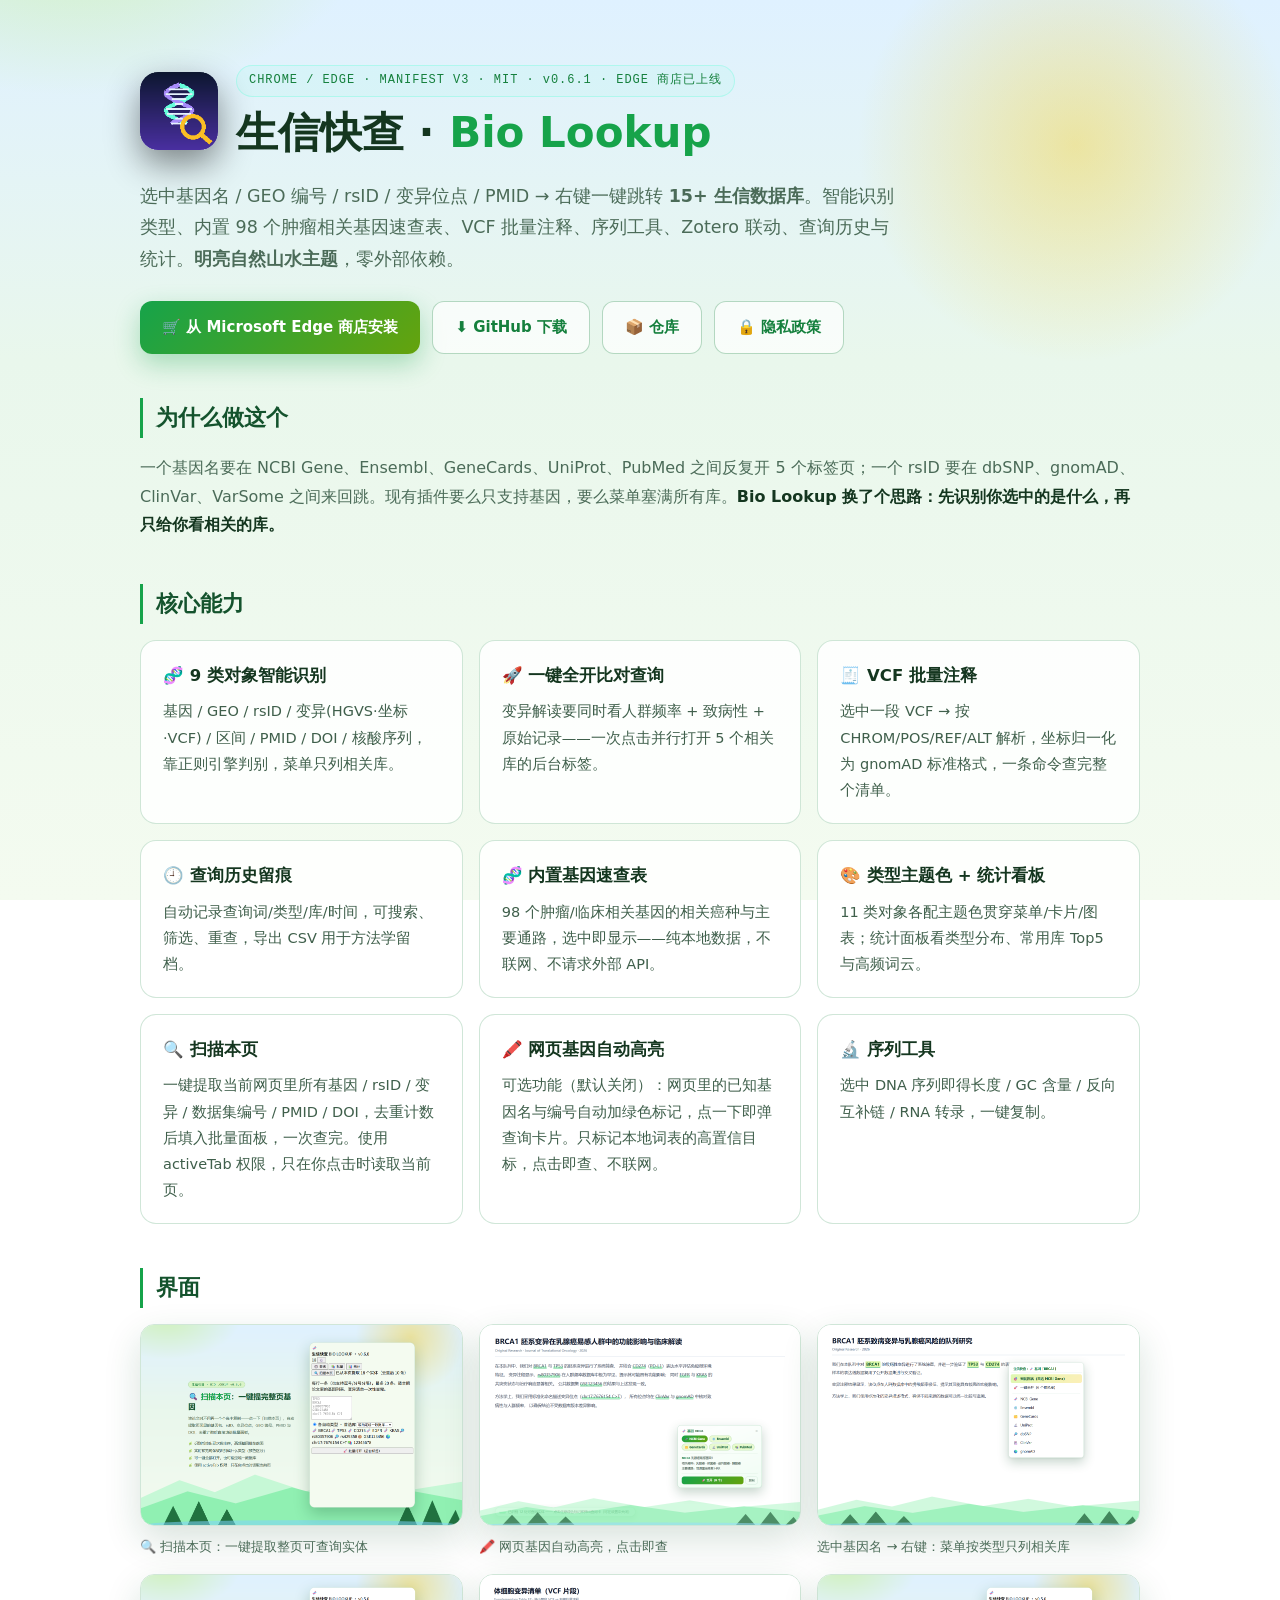
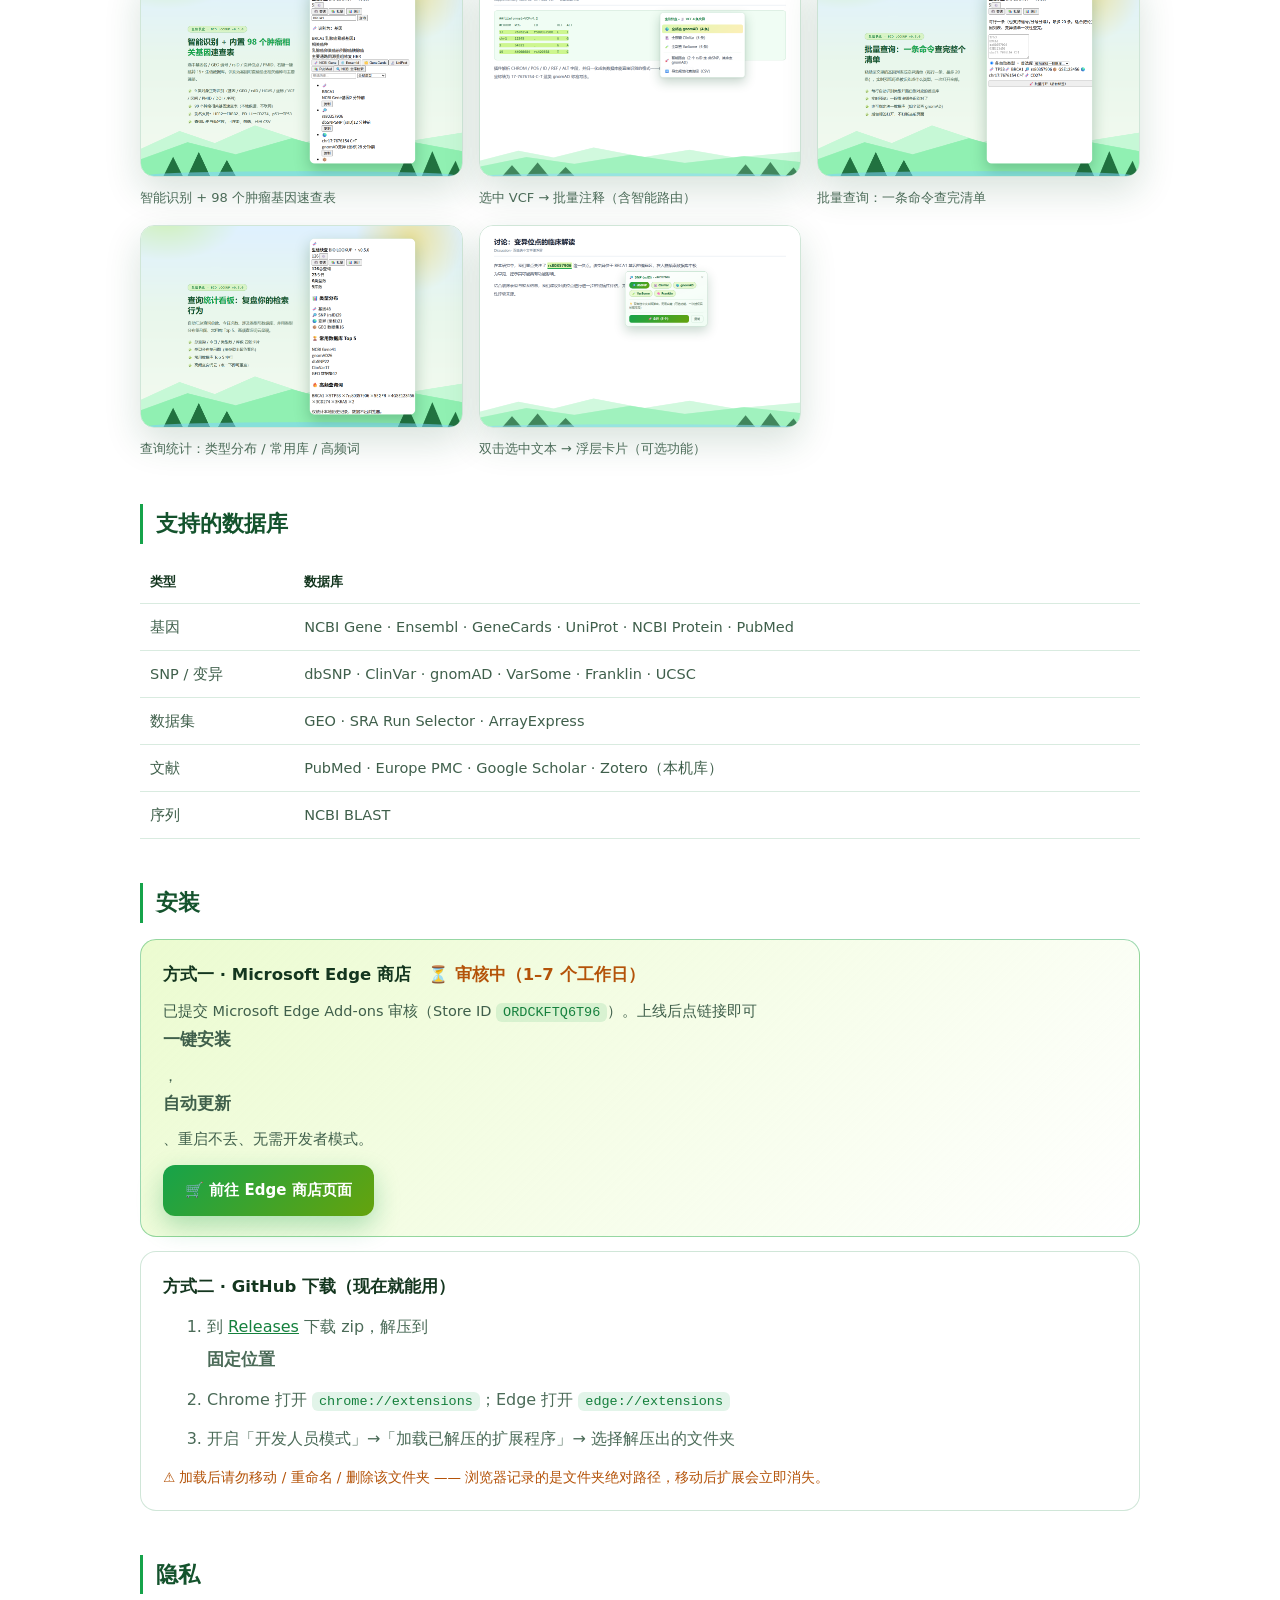
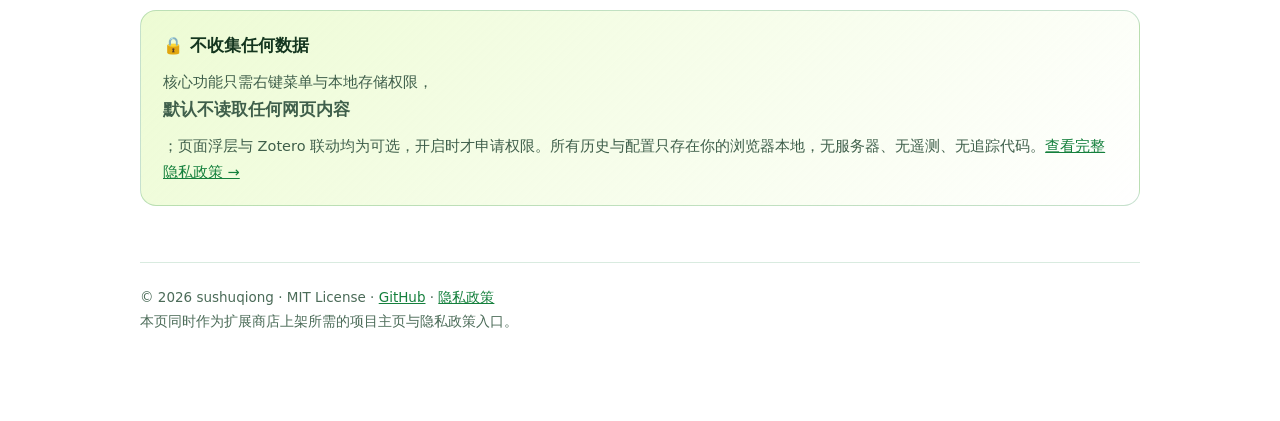
==== commit 8d9f929c: "docs: 商店已上线（Live）—— README/落地页改为「一键安装」 - 徽章：Edge Add-ons 由「审核中（橙）」改为「免费安装 Get it（绿）」 - README（中英）：方式" ====
--- a/docs/index.html
+++ b/docs/index.html
@@ -67,13 +67,13 @@
   <div class="top">
     <img src="icons/icon128.png" alt="生信快查图标">
     <div>
-      <span class="badge">CHROME / EDGE · MANIFEST V3 · MIT · v0.6.1</span>
+      <span class="badge">CHROME / EDGE · MANIFEST V3 · MIT · v0.6.1 · EDGE 商店已上线</span>
       <h1>生信快查 · <span class="hl">Bio Lookup</span></h1>
     </div>
   </div>
   <p class="lead">选中基因名 / GEO 编号 / rsID / 变异位点 / PMID → 右键一键跳转 <b>15+ 生信数据库</b>。智能识别类型、内置 98 个肿瘤相关基因速查表、VCF 批量注释、序列工具、Zotero 联动、查询历史与统计。<b>明亮自然山水主题</b>，零外部依赖。</p>
   <div class="btns">
-    <a class="btn primary" href="https://microsoftedge.microsoft.com/addons/detail/ORDCKFTQ6T96">🛒 Microsoft Edge 商店 <span style="font-size:0.82em;opacity:.9">（审核中）</span></a>
+    <a class="btn primary" href="https://microsoftedge.microsoft.com/addons/detail/nppooifacggmmpmcapgpjengdbhpjcee">🛒 从 Microsoft Edge 商店安装</a>
     <a class="btn ghost" href="https://github.com/sushuqiong/bio-lookup-extension/releases/latest">⬇️ GitHub 下载</a>
     <a class="btn ghost" href="https://github.com/sushuqiong/bio-lookup-extension">📦 仓库</a>
     <a class="btn ghost" href="privacy.html">🔒 隐私政策</a>
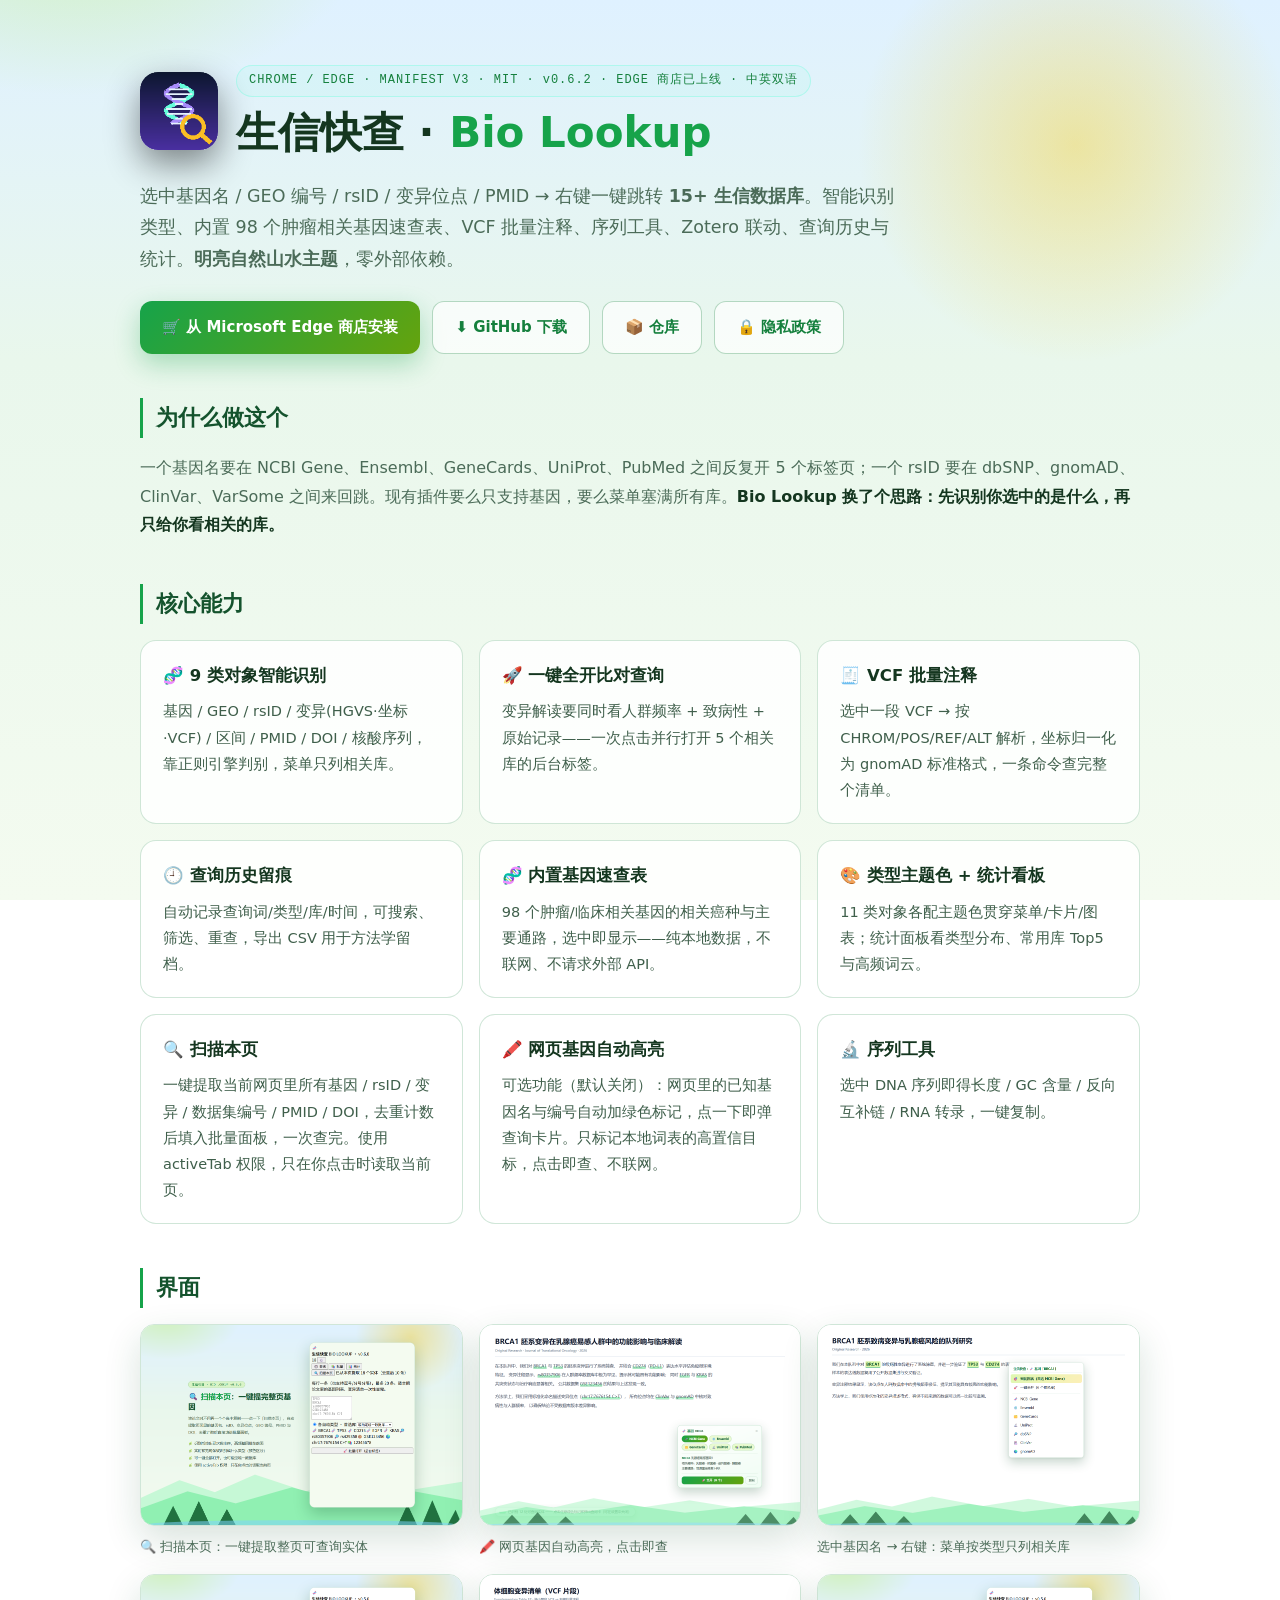
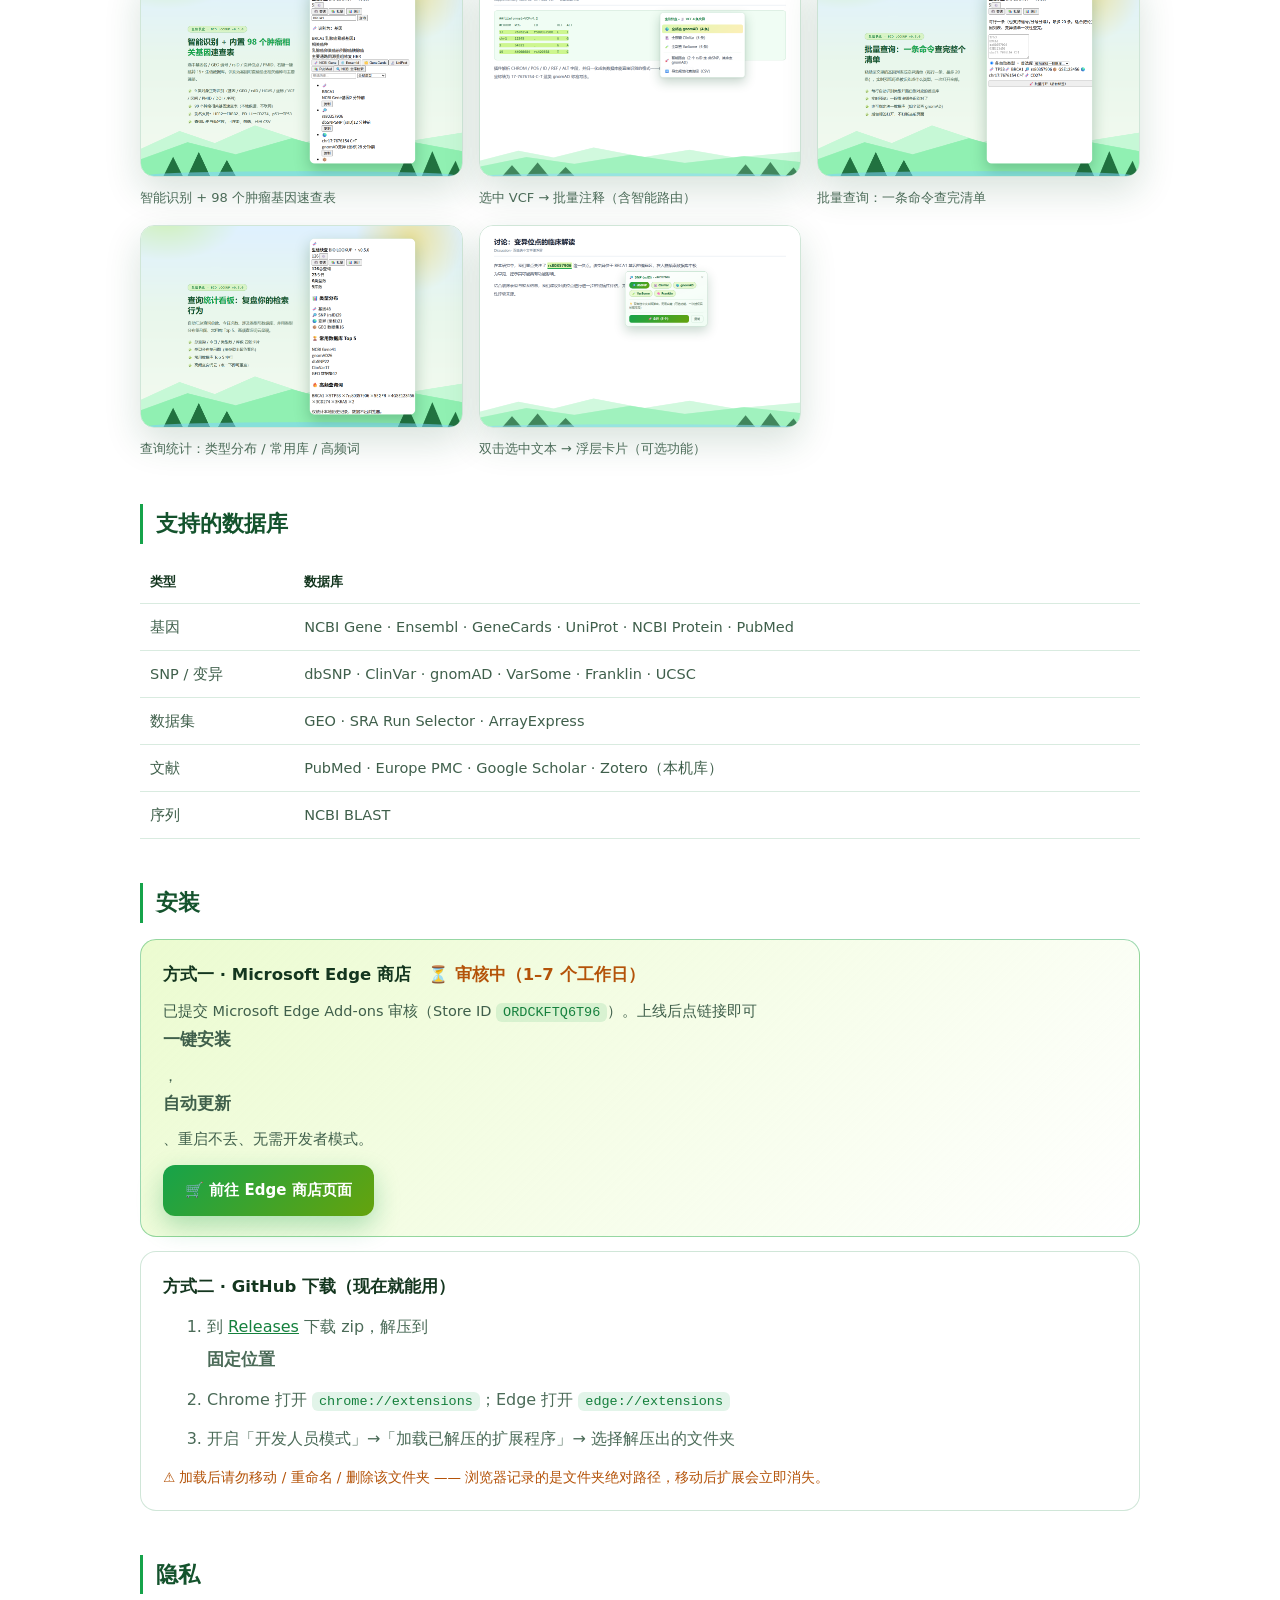
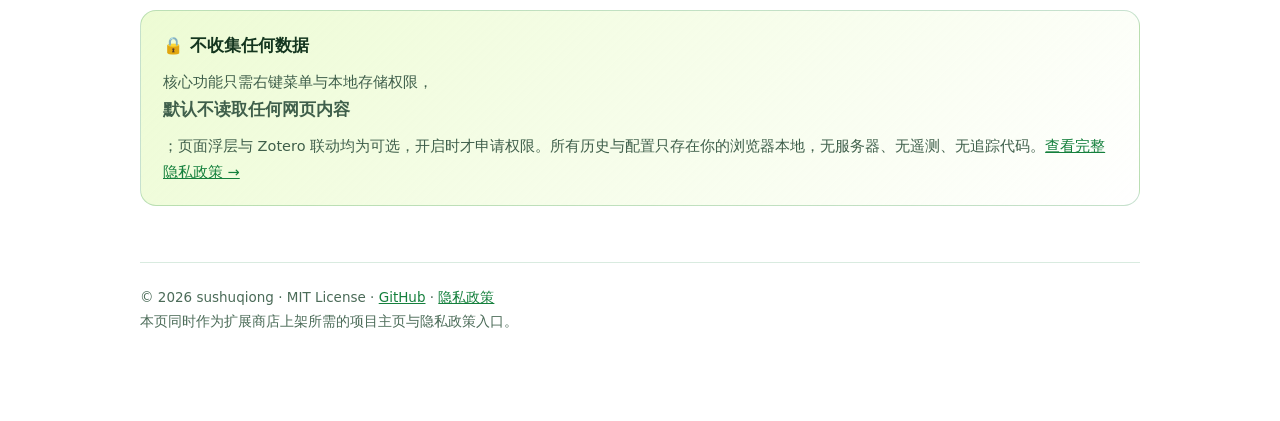
==== commit 2868af5f: "docs: v0.6.2 文档同步（CHANGELOG + 落地页 + 多语言说明） - CHANGELOG 新增 v0.6.2 条目（多语言声明的背景、改动与验证） - 落地页徽章 → v0.6.2" ====
--- a/docs/index.html
+++ b/docs/index.html
@@ -67,7 +67,7 @@
   <div class="top">
     <img src="icons/icon128.png" alt="生信快查图标">
     <div>
-      <span class="badge">CHROME / EDGE · MANIFEST V3 · MIT · v0.6.1 · EDGE 商店已上线</span>
+      <span class="badge">CHROME / EDGE · MANIFEST V3 · MIT · v0.6.2 · EDGE 商店已上线 · 中英双语</span>
       <h1>生信快查 · <span class="hl">Bio Lookup</span></h1>
     </div>
   </div>
